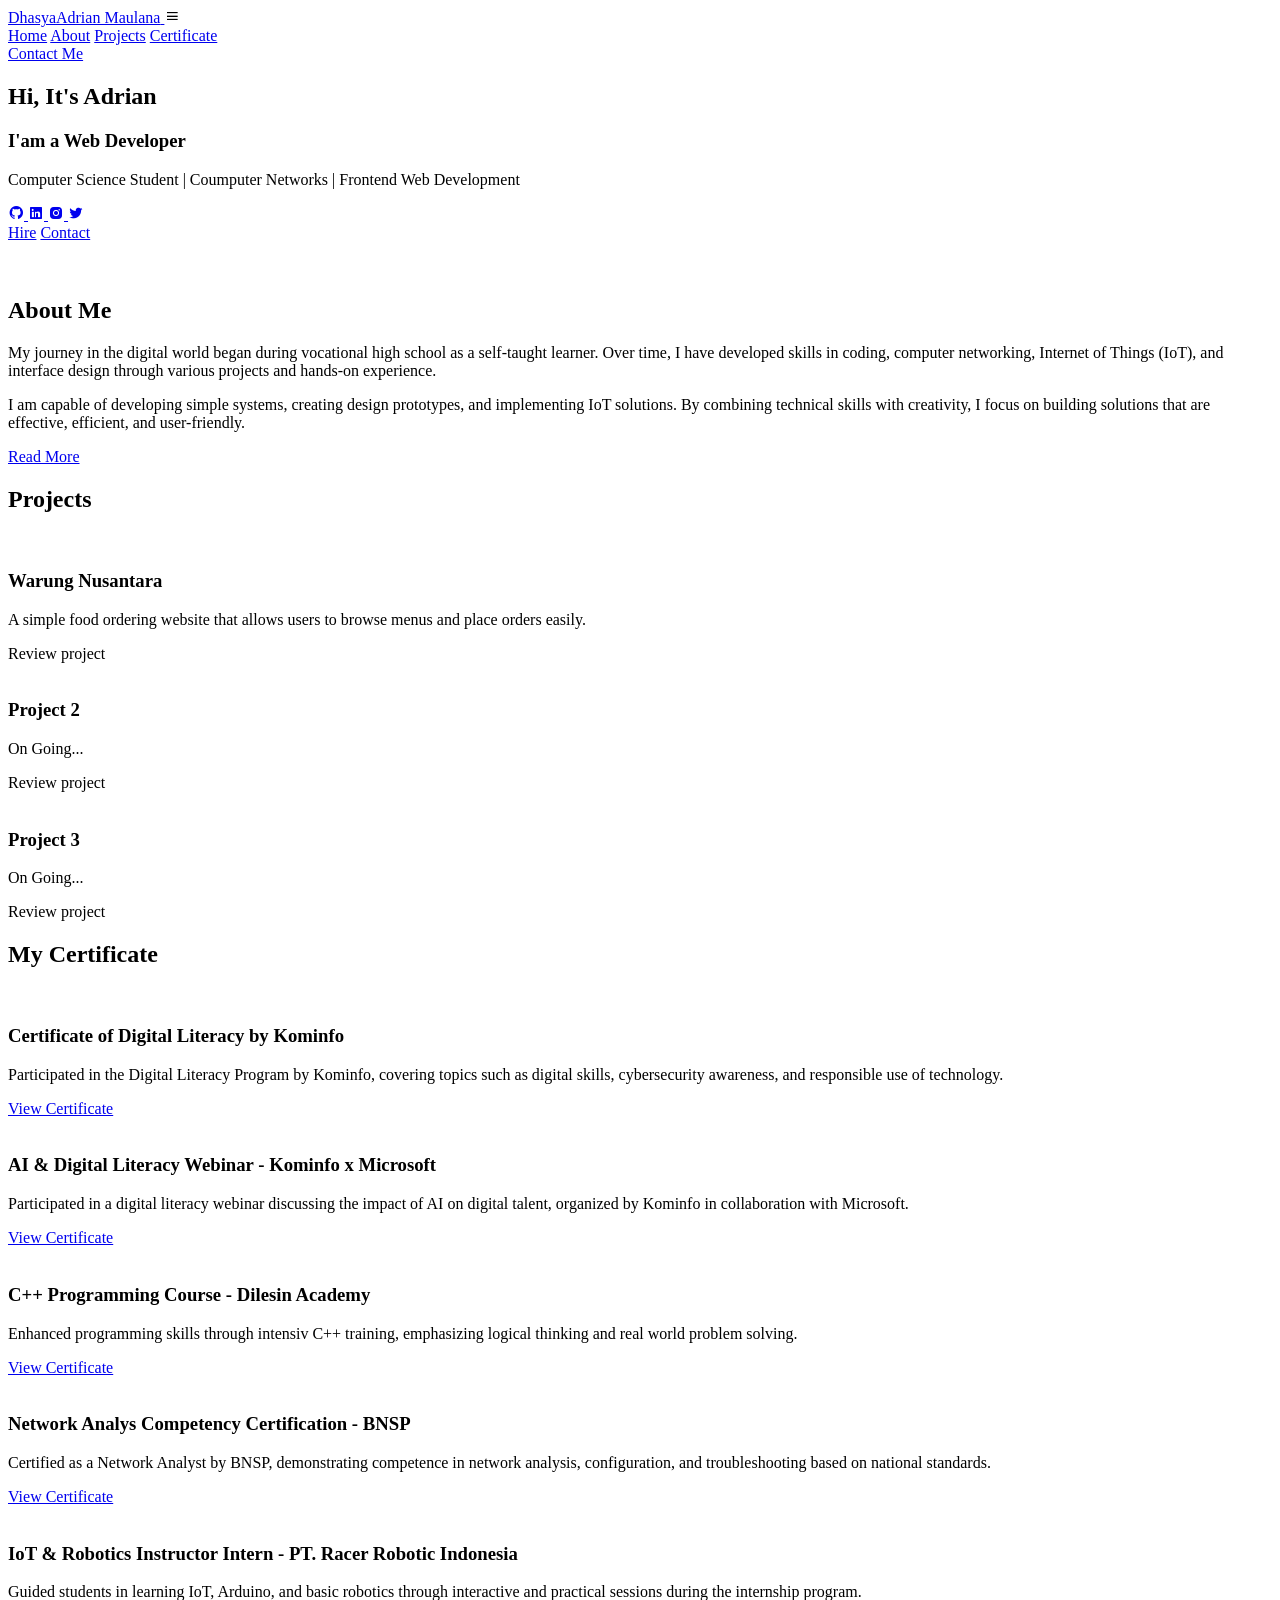
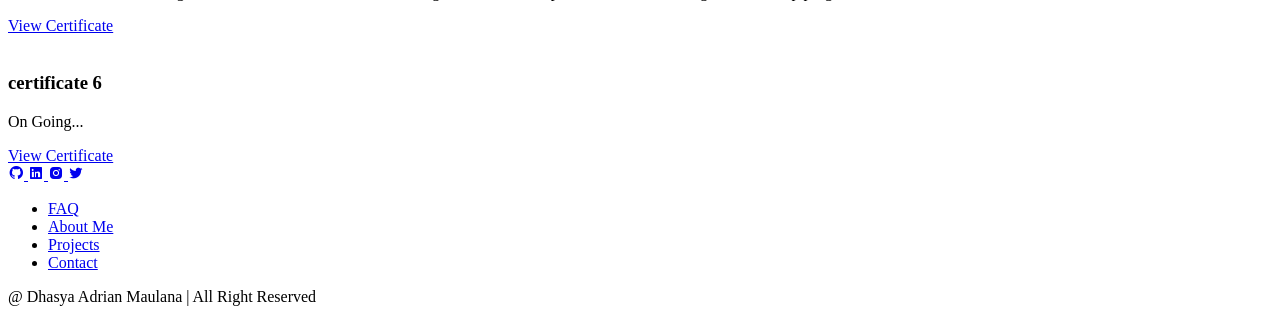
==== index.html @ a90ccb88 "update" ====
<!DOCTYPE html>
<html lang="en">
<head>
    <meta charset="UTF-8">
    <meta name="viewport" content="width=device-width, initial-scale=1.0">
    <title>Portofolio</title>
    <link rel="stylesheet" href="style.css">
    <link href="https://unpkg.com/boxicons@2.1.4/css/boxicons.min.css" rel="stylesheet">
</head>
<body>

    <header class="header">
        <a href="#home" class="logo">
            Dhasya<span>Adrian Maulana</span>
        </a>

        <i class="bx bx-menu" id="menu-icon"></i>
        <nav class="navbar">
            <a href="#home">Home</a>
            <a href="#about">About</a>
            <!--<a href="#services">Services</a>-->
            <a href="#projects">Projects</a>
            <a href="#certificate">Certificate</a>
        </nav>
        
        <a href="mailto:dhasyadrianm@gmail.com" class="gradient-btn">Contact Me</a>
    </header>

<!--HOME-->

    <section class="home" id="home">
        <div class="home-content">
            <h1>Hi, It's <span>Adrian</span></h1>
            <h3>
                I'am a <span>Web Developer</span>
            </h3>
            <p>Computer Science Student | Coumputer Networks | Frontend Web Development</p>

            <div class="social-icons">
                <a href="https://github.com/yannlloyds">
                    <i class="bx bxl-github"></i>
                </a>

                 <a href="https://www.linkedin.com/in/dhasyadrianm">
                    <i class="bx bxl-linkedin-square"></i>
                </a>

                 <a href="https://www.instagram.com/dhasyadrian?igsh=bjgwb2NmNDVqdXdo">
                    <i class="bx bxl-instagram-alt"></i>
                </a>

                 <a href="#">
                    <i class="bx bxl-twitter"></i>
                </a>
            </div>

            <div class="btn-group">
                <a href="#" class="btn">Hire</a>
                <a href="#contact" class="btn">Contact</a>
            </div>
        </div>

        <div class="home-img">
            <img src="me4.jpg.jpeg" alt="">
        </div>

    </section>
<!-- END HOME-->

<!--ABOUT-->
    <section class="about" id="about">

        <div class="about-img">
            <img src="me5.jpg.jpeg" alt="">
        </div>

        <div class="about-content">
            <h2>About <span>Me</span></h2>
            <p>My journey in the digital world began during vocational high school as a self-taught learner. Over time, I have developed skills in coding, computer networking, Internet of Things (IoT), and interface design through various projects and hands-on experience.</p>
            <p>I am capable of developing simple systems, creating design prototypes, and implementing IoT solutions. By combining technical skills with creativity, I focus on building solutions that are effective, efficient, and user-friendly.</p>
            <a href="#" class="btn">Read More</a>
        </div>
    </section>
<!--END ABOUT-->

<!--SERVICES-->
<!--
    <section class="services" id="services">

        <h2 class="heading">services</h2>
        

        <div class="services-container">
            <div class="services-box">
                <div class="services-info">
                    <i class="bx bxl-figma"></i>
                    <h4>UI / UX DESIGN</h4>
                    <P>Lorem ipsum dolor sit amet consectetur adipisicing elit. Illum deleniti iusto facilis voluptates sed? Rem unde tempora at, quasi harum itaque vitae doloribus inventore dolores maiores dolorum, iste, nisi officia!</P>
                </div>
            </div>

             <div class="services-box">
                <div class="services-info">
                    <i class="bx bx-code"></i>
                    <h4>Frontend Development</h4>
                    <P>Lorem ipsum dolor sit amet consectetur adipisicing elit. Illum deleniti iusto facilis voluptates sed? Rem unde tempora at, quasi harum itaque vitae doloribus inventore dolores maiores dolorum, iste, nisi officia!</P>
                </div>
            </div>

            <div class="services-box">
                <div class="services-info">
                    <i class="bx bx-code-curly"></i>
                    <h4>Backend Development</h4>
                    <P>Lorem ipsum dolor sit amet consectetur adipisicing elit. Illum deleniti iusto facilis voluptates sed? Rem unde tempora at, quasi harum itaque vitae doloribus inventore dolores maiores dolorum, iste, nisi officia!</P>
                </div>
            </div>
        </div>
    </section>
-->
<!--END SERVICES-->

<!--PROJECTS-->
    <section class="projects" id="projects">

        <h2 class="heading">Projects</h2>

        <div class="projects-box">

            <div class="project-card">
                <img src="Thumbnail_project_1.jpg" alt="">

                <h3>Warung Nusantara</h3>
                <p>A simple food ordering website that allows users to browse menus and place orders easily.</p>
                <div class="btn">Review project</div>
            </div>

            <div class="project-card">
                <img src=".png" alt="">

                <h3>Project 2</h3>
                <p>On Going...</p>
                <div class="btn">Review project</div>
            </div>

            <div class="project-card">
                <img src=".png" alt="">

                <h3>Project 3</h3>
                <p>On Going...</p>
                <div class="btn">Review project</div>
            </div>

            <!--<div class="project-card">
                <img src=".png" alt="">

                <h3>Project 4</h3>
                <p>On Going....</p>
                <div class="btn">Review project</div>
            </div>

            <div class="project-card">
                <img src=".png" alt="">

                <h3>Project 5</h3>
                <p>On Going...</p>
                <div class="btn">Review project</div>
            </div>

            <div class="project-card">
                <img src=".png" alt="">

                <h3>Project 6</h3>
                <p>On Going...</p>
                <div class="btn">Review project</div>
            </div>-->


        </div>
    </section>

    <!--SERTIF-->
    <section class="certificate" id="certificate">

        <h2 class="heading">My <span>Certificate</span></h2>

        <div class="certificate-box">

            <div class="certificate-card">
                <img src="Sertifikat_1.png" alt="">

                <h3>Certificate of Digital Literacy by Kominfo</h3>
                <p>Participated in the Digital Literacy Program by Kominfo, covering topics such as digital skills, cybersecurity awareness, and responsible use of technology.</p>
                
                <a href="sertifikat/Sertifikat Kominfo 10-10-2022.pdf" target="_blank" class="btn">View Certificate</a>
            </div>

            <div class="certificate-card">
                <img src="sertifikat_2.png" alt="">

                <h3>AI & Digital Literacy Webinar - Kominfo x Microsoft</h3>
                <p>Participated in a digital literacy webinar discussing the impact of AI on digital talent, organized by Kominfo in collaboration with Microsoft.</p>
                <a href="sertifikat/sertifikat kominfo.pdf" target="_blank" class="btn">View Certificate</a>
            </div>

            <div class="certificate-card">
                <img src="Sertifikat_3.png" alt="">

                <h3>C++ Programming Course - Dilesin Academy</h3>
                <p>Enhanced programming skills through intensiv C++ training, emphasizing logical thinking and real world problem solving.</p>
                <a href="sertifikat/Sertifikat C++.pdf" target="_blank" class="btn">View Certificate</a>
            </div>

            <div class="certificate-card">
                <img src="sertifikat_4.jpeg" alt="">

                <h3>Network Analys Competency Certification - BNSP</h3>
                <p>Certified as a Network Analyst by BNSP, demonstrating competence in network analysis, configuration, and troubleshooting based on national standards.</p>
                <a href="sertifikat/Sertifikat BNSP.pdf" target="_blank" class="btn">View Certificate</a>
            </div>

            <div class="certificate-card">
                <img src="Sertifikat_5.jpeg" alt="">

                <h3>IoT & Robotics Instructor Intern - PT. Racer Robotic Indonesia</h3>
                <p>Guided students in learning IoT, Arduino, and basic robotics through interactive and practical sessions during the internship program.</p>
                <a href="sertifikat/Sertifikat Kominfo 10-10-2022.pdf" target="_blank" class="btn">View Certificate</a>
            </div>

            <div class="certificate-card">
                <img src=".png" alt="">

                <h3>certificate 6</h3>
                <p>On Going...</p>
                <a href="sertifikat/Sertifikat Kominfo 10-10-2022.pdf" target="_blank" class="btn">View Certificate</a>
            </div>


        </div>
    </section>
<!--END SERTIF-->

<!--CONTACT-->
   <!-- <section class="contact" id="contact">
        <h2 class="heading">Contact <span>Me</span></h2>

        <form action="#">
            <div class="input-group">
                <div class="input-box">
                    <input type="text" placeholder="Full Name">
                    <input type="email" placeholder="Email">
                </div>

                <div class="input-box"></div>
                    <input type="number" placeholder="Phone Number">
                    <input type="email" placeholder="Subject">

            </div>

            <div class="input-group2">
                <textarea name="" id="" placeholder="Your Message" cols="30" rows="10"></textarea>
                <input type="submit" value="Send Message" class="btn">
            </div>

        </form>
    </section>-->

    <!--END CONTACT-->

    <footer class="footer">
        <div class="social-icons">
                <a href="https://github.com/yannlloyds">
                    <i class="bx bxl-github"></i>
                </a>

                 <a href="https://www.linkedin.com/in/dhasyadrianm">
                    <i class="bx bxl-linkedin-square"></i>
                </a>

                 <a href="https://www.instagram.com/dhasyadrian?igsh=bjgwb2NmNDVqdXdo">
                    <i class="bx bxl-instagram-alt"></i>
                </a>

                 <a href="#">
                    <i class="bx bxl-twitter"></i>
                </a>
            </div>

            <ul class="list">
                <li>
                    <a href="#">FAQ</a>
                </li>

                <!--<li>
                    <a href="#Services">Services</a>
                </li>-->

                <li>
                    <a href="#about">About Me</a>
                </li>

                <li>
                    <a href="#projects">Projects</a>
                </li>

                <li>
                    <a href="#contact">Contact</a>
                </li>
            </ul>

            <p class="copyright">
                @ Dhasya Adrian Maulana | All Right Reserved
            </p>

    </footer>
    
    <script src="script.js"></script>
    
</body>
</html>
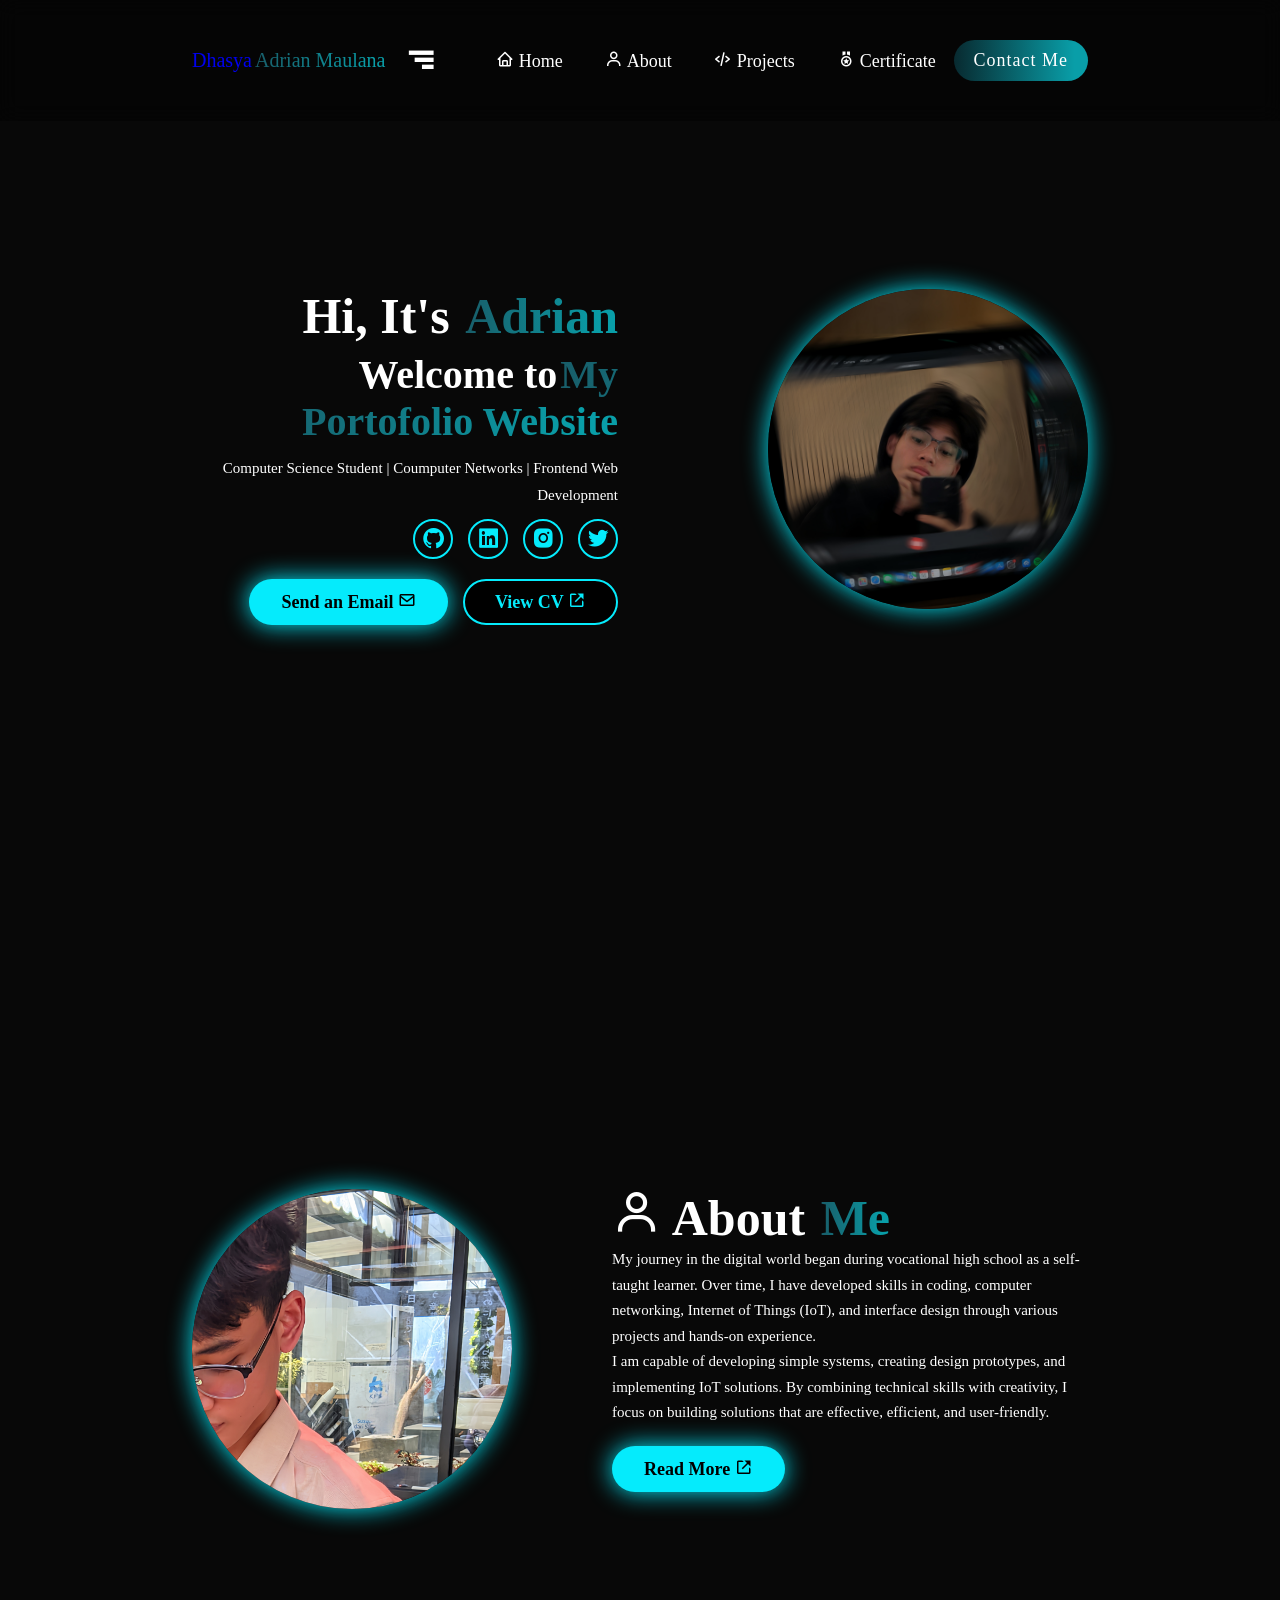
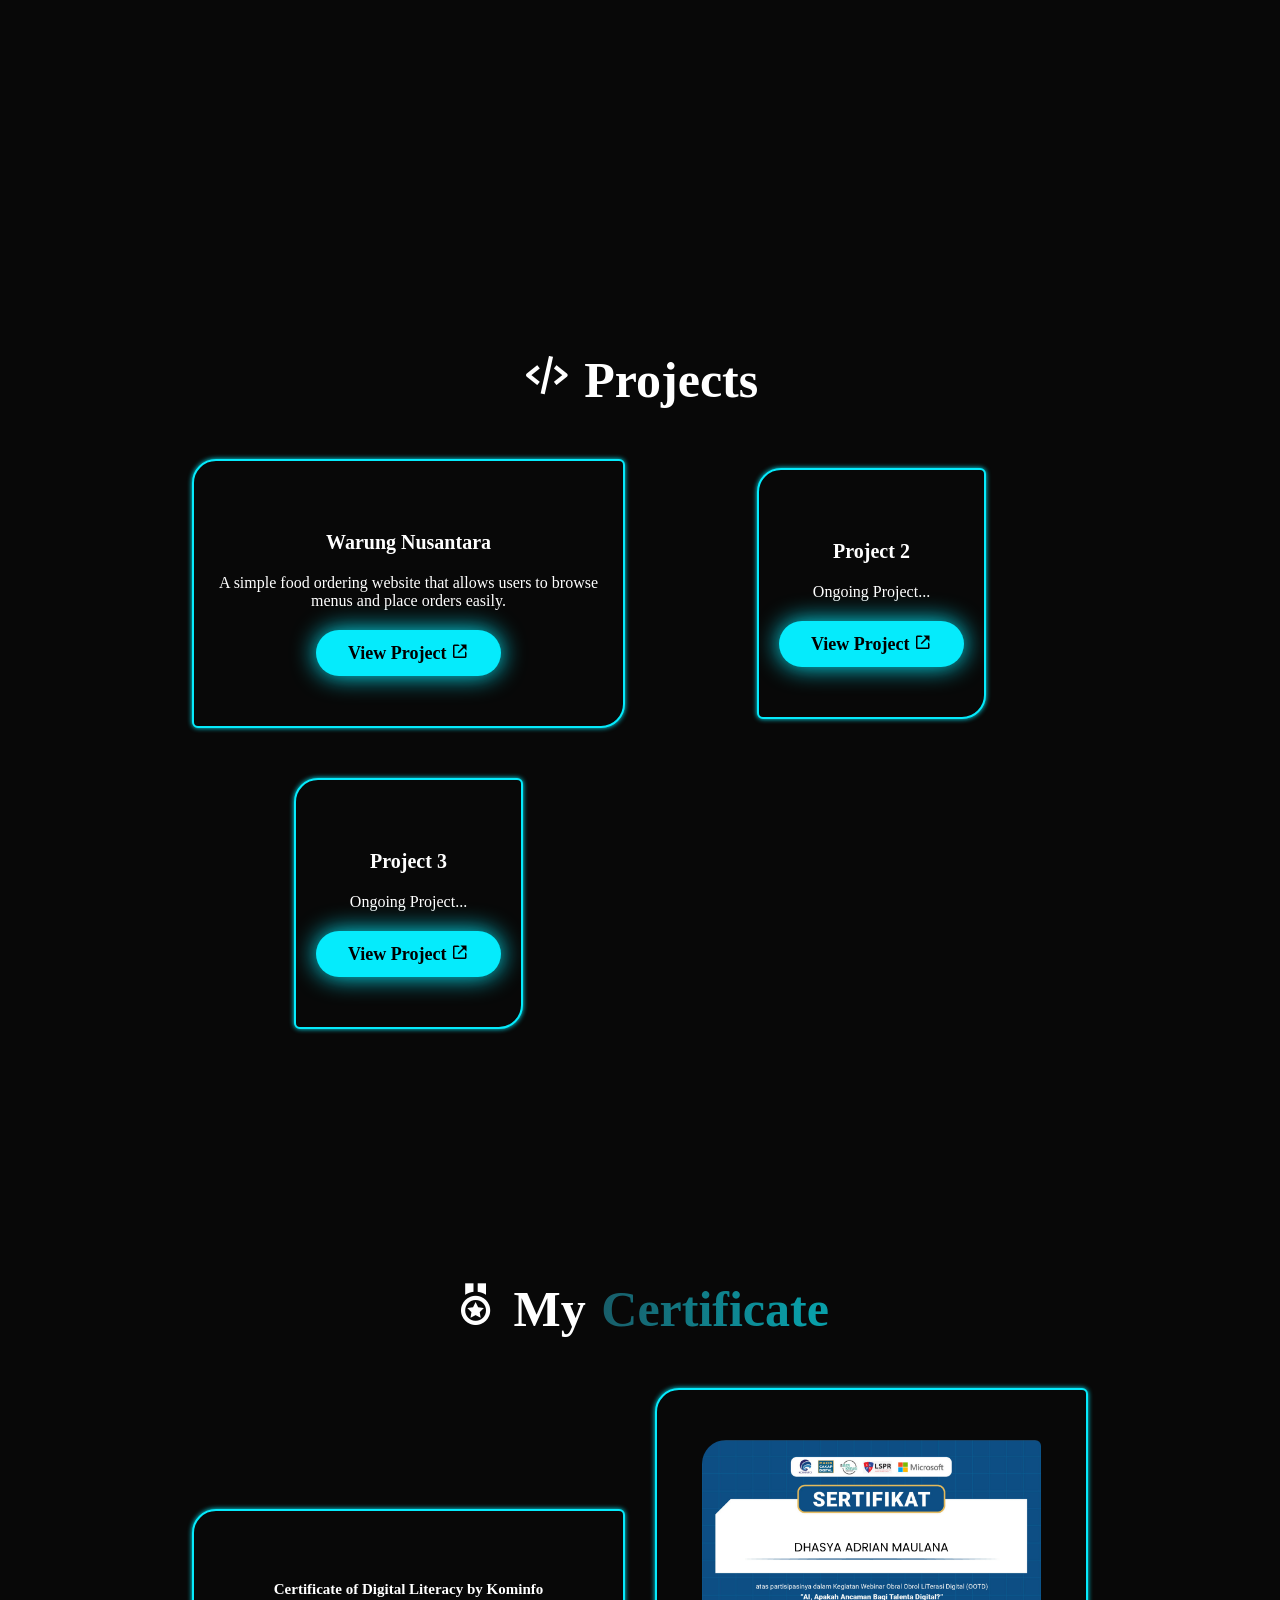
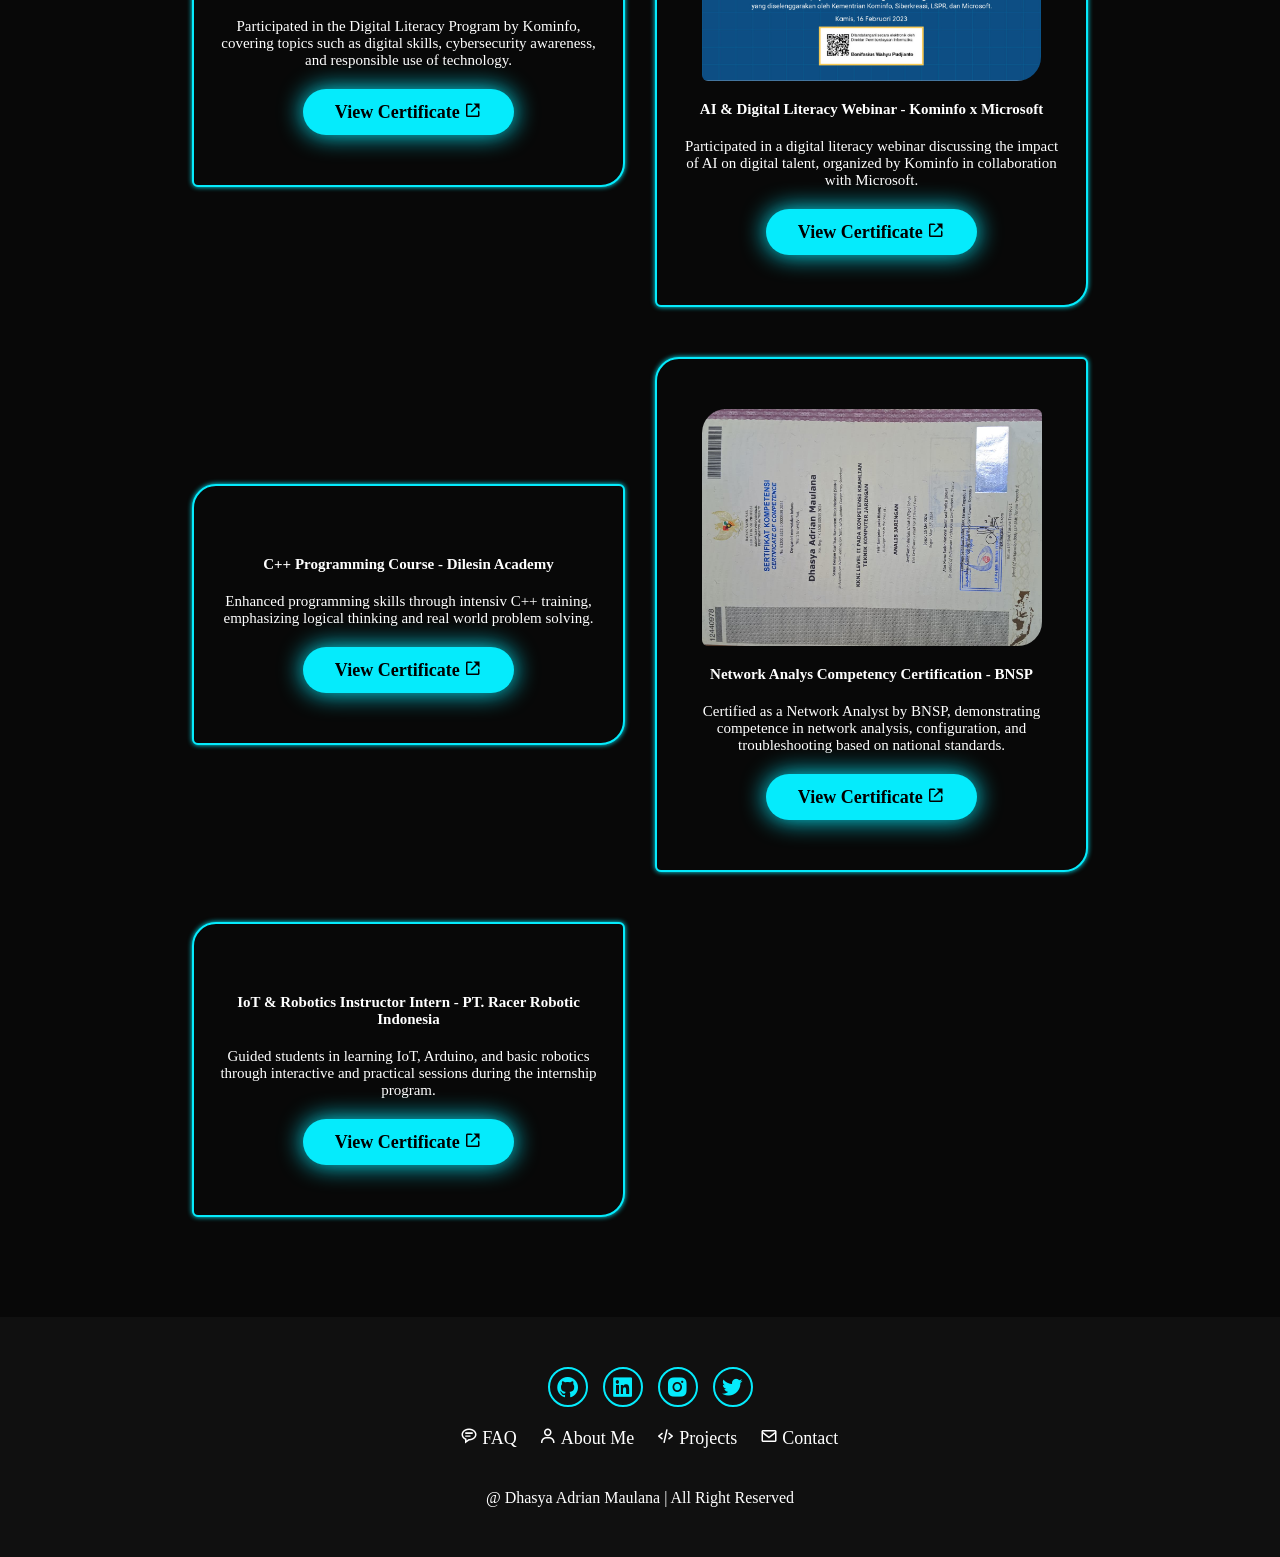
==== commit 67b48cb8: "update" ====
--- a/index.html
+++ b/index.html
@@ -1,3 +1,4 @@
+<!--d a m-->
 <!DOCTYPE html>
 <html lang="en">
 <head>
@@ -14,16 +15,16 @@
             Dhasya<span>Adrian Maulana</span>
         </a>
 
-        <i class="bx bx-menu" id="menu-icon"></i>
+        <i class="bx bx-menu-alt-right" id="menu-icon"></i>
         <nav class="navbar">
-            <a href="#home">Home</a>
-            <a href="#about">About</a>
+            <a href="#home"><i class="bx bx-home head-icon"></i> Home</a>
+            <a href="#about"><i class="bx bx-user head-icon"></i> About</a>
             <!--<a href="#services">Services</a>-->
-            <a href="#projects">Projects</a>
-            <a href="#certificate">Certificate</a>
+            <a href="#projects"><i class="bx bx-code-alt head-icon"></i> Projects</a>
+            <a href="#certificate"><i class="bx bx-medal head-icon"></i> Certificate</a>
         </nav>
         
-        <a href="mailto:dhasyadrianm@gmail.com" class="gradient-btn">Contact Me</a>
+        <a href="mailto: dhasyadrianm@gmail.com" target="_blank" class="gradient-btn">Contact Me</a>
     </header>
 
 <!--HOME-->
@@ -32,7 +33,7 @@
         <div class="home-content">
             <h1>Hi, It's <span>Adrian</span></h1>
             <h3>
-                I'am a <span>Web Developer</span>
+                Welcome to<span>My Portofolio Website</span>
             </h3>
             <p>Computer Science Student | Coumputer Networks | Frontend Web Development</p>
 
@@ -49,19 +50,19 @@
                     <i class="bx bxl-instagram-alt"></i>
                 </a>
 
-                 <a href="#">
+                 <a href="https://x.com/Adrian_420m">
                     <i class="bx bxl-twitter"></i>
                 </a>
             </div>
 
             <div class="btn-group">
-                <a href="#" class="btn">Hire</a>
-                <a href="#contact" class="btn">Contact</a>
+                <a href="mailto: dhasyadrianm@gmail.com" target="_blank" class="btn">Send an Email <i class="bx bx-envelope button-icon"></i></a>
+                <a href="assets/cv.pdf" target="_blank" class="btn">View CV <i class="bx bx-link-external button-icon"></i></a>
             </div>
         </div>
 
         <div class="home-img">
-            <img src="me4.jpg.jpeg" alt="">
+            <img src="assets/img/pfp.png" alt="" loading="lazy">
         </div>
 
     </section>
@@ -71,14 +72,14 @@
     <section class="about" id="about">
 
         <div class="about-img">
-            <img src="me5.jpg.jpeg" alt="">
+            <img src="assets/img/pfp2.jpeg" alt="" loading="lazy">
         </div>
 
         <div class="about-content">
-            <h2>About <span>Me</span></h2>
+            <h2><i class="bx bx-user header-icon"></i> About <span>Me</span></h2>
             <p>My journey in the digital world began during vocational high school as a self-taught learner. Over time, I have developed skills in coding, computer networking, Internet of Things (IoT), and interface design through various projects and hands-on experience.</p>
             <p>I am capable of developing simple systems, creating design prototypes, and implementing IoT solutions. By combining technical skills with creativity, I focus on building solutions that are effective, efficient, and user-friendly.</p>
-            <a href="#" class="btn">Read More</a>
+            <a href="assets/cv.pdf" target="_blank" class="btn">Read More <i class="bx bx-link-external button-icon"></i></a>
         </div>
     </section>
 <!--END ABOUT-->
@@ -98,7 +99,7 @@
                     <P>Lorem ipsum dolor sit amet consectetur adipisicing elit. Illum deleniti iusto facilis voluptates sed? Rem unde tempora at, quasi harum itaque vitae doloribus inventore dolores maiores dolorum, iste, nisi officia!</P>
                 </div>
             </div>
-
+            
              <div class="services-box">
                 <div class="services-info">
                     <i class="bx bx-code"></i>
@@ -122,34 +123,34 @@
 <!--PROJECTS-->
     <section class="projects" id="projects">
 
-        <h2 class="heading">Projects</h2>
+        <h2 class="heading"><i class="bx bx-code-alt header-icon"></i> Projects</h2>
 
         <div class="projects-box">
 
             <div class="project-card">
-                <img src="Thumbnail_project_1.jpg" alt="">
+                <img src="assets/img/thumbnail_project_1.jpg" alt="" loading="lazy">
 
                 <h3>Warung Nusantara</h3>
                 <p>A simple food ordering website that allows users to browse menus and place orders easily.</p>
-                <div class="btn">Review project</div>
-            </div>
-
-            <div class="project-card">
-                <img src=".png" alt="">
+                <div class="btn">View Project <i class="bx bx-link-external button-icon"></i></div>
+            </div>
+
+            <div class="project-card">
+                <img src="assets/img/in_progress.png" alt="" loading="lazy">
 
                 <h3>Project 2</h3>
-                <p>On Going...</p>
-                <div class="btn">Review project</div>
-            </div>
-
-            <div class="project-card">
-                <img src=".png" alt="">
+                <p>Ongoing Project...</p>
+                <div class="btn">View Project <i class="bx bx-link-external button-icon"></i></div>
+            </div>
+
+            <div class="project-card">
+                <img src="assets/img/in_progress.png" alt="" loading="lazy">
 
                 <h3>Project 3</h3>
-                <p>On Going...</p>
-                <div class="btn">Review project</div>
-            </div>
-
+                <p>Ongoing Project...</p>
+                <div class="btn">View Project <i class="bx bx-link-external button-icon"></i></div>
+            </div>
+            <!--d a m-->
             <!--<div class="project-card">
                 <img src=".png" alt="">
 
@@ -181,58 +182,58 @@
     <!--SERTIF-->
     <section class="certificate" id="certificate">
 
-        <h2 class="heading">My <span>Certificate</span></h2>
+        <h2 class="heading"><i class="bx bx-medal header-icon"></i> My <span>Certificate</span></h2>
 
         <div class="certificate-box">
 
             <div class="certificate-card">
-                <img src="Sertifikat_1.png" alt="">
+                <img src="assets/img/sertifikat_1.png" alt="" loading="lazy">
 
                 <h3>Certificate of Digital Literacy by Kominfo</h3>
                 <p>Participated in the Digital Literacy Program by Kominfo, covering topics such as digital skills, cybersecurity awareness, and responsible use of technology.</p>
                 
-                <a href="sertifikat/Sertifikat Kominfo 10-10-2022.pdf" target="_blank" class="btn">View Certificate</a>
-            </div>
-
-            <div class="certificate-card">
-                <img src="sertifikat_2.png" alt="">
+                <a href="assets/sertifikat/sertifikat-kominfo-10-10-2022.pdf" target="_blank" class="btn">View Certificate <i class="bx bx-link-external button-icon"></i></a>
+            </div>
+
+            <div class="certificate-card">
+                <img src="assets/img/sertifikat_2.png" alt="" loading="lazy">
 
                 <h3>AI & Digital Literacy Webinar - Kominfo x Microsoft</h3>
                 <p>Participated in a digital literacy webinar discussing the impact of AI on digital talent, organized by Kominfo in collaboration with Microsoft.</p>
-                <a href="sertifikat/sertifikat kominfo.pdf" target="_blank" class="btn">View Certificate</a>
-            </div>
-
-            <div class="certificate-card">
-                <img src="Sertifikat_3.png" alt="">
+                <a href="assets/sertifikat/sertifikat_kominfo.pdf" target="_blank" class="btn">View Certificate <i class="bx bx-link-external button-icon"></i></a>
+            </div>
+
+            <div class="certificate-card">
+                <img src="assets/img/sertifikat_3.png" alt="" loading="lazy">
 
                 <h3>C++ Programming Course - Dilesin Academy</h3>
                 <p>Enhanced programming skills through intensiv C++ training, emphasizing logical thinking and real world problem solving.</p>
-                <a href="sertifikat/Sertifikat C++.pdf" target="_blank" class="btn">View Certificate</a>
-            </div>
-
-            <div class="certificate-card">
-                <img src="sertifikat_4.jpeg" alt="">
+                <a href="assets/sertifikat/sertifikat_c++.pdf" target="_blank" class="btn">View Certificate <i class="bx bx-link-external button-icon"></i></a>
+            </div>
+
+            <div class="certificate-card">
+                <img src="assets/img/sertifikat_4.jpeg" alt="" loading="lazy">
 
                 <h3>Network Analys Competency Certification - BNSP</h3>
                 <p>Certified as a Network Analyst by BNSP, demonstrating competence in network analysis, configuration, and troubleshooting based on national standards.</p>
-                <a href="sertifikat/Sertifikat BNSP.pdf" target="_blank" class="btn">View Certificate</a>
-            </div>
-
-            <div class="certificate-card">
-                <img src="Sertifikat_5.jpeg" alt="">
+                <a href="assets/sertifikat/sertifikat_bnsp.pdf" target="_blank" class="btn">View Certificate <i class="bx bx-link-external button-icon"></i></a>
+            </div>
+
+            <div class="certificate-card">
+                <img src="assets/img/sertifikat_5.jpeg" alt="" loading="lazy">
 
                 <h3>IoT & Robotics Instructor Intern - PT. Racer Robotic Indonesia</h3>
                 <p>Guided students in learning IoT, Arduino, and basic robotics through interactive and practical sessions during the internship program.</p>
-                <a href="sertifikat/Sertifikat Kominfo 10-10-2022.pdf" target="_blank" class="btn">View Certificate</a>
-            </div>
-
-            <div class="certificate-card">
-                <img src=".png" alt="">
+                <a href="assets/sertifikat/racer_robotic.pdf" target="_blank" class="btn">View Certificate <i class="bx bx-link-external button-icon"></i></a>
+            </div>
+
+            <!--<div class="certificate-card">
+                <img src=".png" alt="" loading="lazy">
 
                 <h3>certificate 6</h3>
                 <p>On Going...</p>
-                <a href="sertifikat/Sertifikat Kominfo 10-10-2022.pdf" target="_blank" class="btn">View Certificate</a>
-            </div>
+                <a href="#certificate" class="btn">View Certificate <i class="bx bx-link-external button-icon"></i></a>
+            </div>-->
 
 
         </div>
@@ -280,30 +281,30 @@
                     <i class="bx bxl-instagram-alt"></i>
                 </a>
 
-                 <a href="#">
+                 <a href="https://x.com/Adrian_420m">
                     <i class="bx bxl-twitter"></i>
                 </a>
             </div>
 
             <ul class="list">
                 <li>
-                    <a href="#">FAQ</a>
+                    <a href="#"><i class="bx bx-message-rounded-detail footer-icon"></i> FAQ</a>
                 </li>
-
+                <!--d a m-->
                 <!--<li>
                     <a href="#Services">Services</a>
                 </li>-->
 
                 <li>
-                    <a href="#about">About Me</a>
+                    <a href="#about"><i class="bx bx-user footer-icon"></i> About Me</a>
                 </li>
 
                 <li>
-                    <a href="#projects">Projects</a>
+                    <a href="#projects"><i class="bx bx-code-alt footer-icon"></i> Projects</a>
                 </li>
 
                 <li>
-                    <a href="#contact">Contact</a>
+                    <a href="mailto: dhasyadrianm@gmail.com"><i class="bx bx-envelope footer-icon"></i> Contact</a>
                 </li>
             </ul>
 
--- a/style.css
+++ b/style.css
@@ -0,0 +1,582 @@
+* {
+    margin: 0;
+    padding: 0;
+    box-sizing: border-box;
+    text-decoration: none;
+    font-family: "poppins";
+    scroll-behavior: smooth;
+}
+:root {
+    --bg-color:#080808;
+    --second-bg-color:#101010;
+    --main-color:#05ebfc;
+    --text-color: #ffffff;
+
+}
+html{
+    font-size: 62.5%;
+    overflow-x: hidden;
+}
+body{
+    background: var(--bg-color);
+    color: var(--text-color);
+}
+.header{
+    position: fixed;
+    width: 100%;
+    top: 0;
+    left: 0;
+    padding: 4rem 15%;
+    background: rgba(0, 0, 0, 0.3);
+    backdrop-filter: blur(10px);
+    display: flex;
+    justify-content: space-between;
+    align-items: center;
+    z-index: 1000;
+
+}
+#menu-icon{
+    font-size: 3.5rem;
+    color: var(--text-color);
+    font-weight: 800;
+    cursor: pointer;
+    transition: 0.3s ease-in-out;
+
+}
+.logo {
+    font-size: 2rem;
+
+}
+.logo:hover{
+    transform: scale(1.1)
+}
+span{
+    margin-left: 3px;
+    background: linear-gradient(
+        270deg,
+        #099ea8 10%,
+        #185d69 100%
+    );
+    background-clip: text;
+    color: transparent;
+}
+
+
+.navbar a{
+    font-size: 1.8rem;
+    color: var(--text-color);
+    margin-left: 4rem;
+    font-weight: 500;
+    transition: 0.3s ease-in-out;
+    border-bottom: 3px solid transparent;
+
+}
+.navbar a:hover{
+    color: var(--main-color);
+    border-bottom: 3px solid var(--main-color);
+}
+.gradient-btn{
+    font-size: 1.8rem;
+    padding: 1rem 2rem;
+    border-radius: 3rem;
+    background: linear-gradient(
+        270deg,
+        #099ea8 10%,
+        #082a30 100%
+    );
+
+    letter-spacing: 1px;
+    cursor: pointer;
+    transition: 0.3s ease-in-out;
+    color: white;
+    border: none;
+    text-wrap: nowrap;
+
+}
+.gradient-btn:hover{
+    transform: scale(1.05);
+}
+
+section{
+    min-height: 100vh;
+    padding: 10rem 15%;
+
+}
+
+
+
+.home{
+    display: flex;
+    align-items: center;
+    justify-content: center;
+    gap: 15rem;
+
+}
+.home-content{
+    display: flex;
+    flex-direction: column;
+    align-items: flex-end;
+    text-align: right;
+}
+.home-content h1{
+    font-size: 5rem;
+    font-weight: 700;
+    margin-top: 1.5rem;
+    line-height: 1;
+}
+.home-content h3{
+    margin: 1rem 0;
+    font-size: 4rem;
+}
+.home-content p{
+    font-size: 1.5rem;
+    font-weight: 500;
+    line-height: 1.8;
+    margin-bottom: 1rem;
+
+}
+.home-img img{
+    width: 25vw;
+    border-radius: 50%;
+    box-shadow: 0 0 25px var(--main-color);
+    transition: 0.4s ease-in-out;
+}
+.home-img img:hover{
+    box-shadow: 0 0 25px var(--main-color),
+                0 0 50px var(--main-color),
+                0 0 100px var(--main-color);
+}
+.social-icons {
+  display: flex;
+  justify-content: center;
+  align-items: center;
+  gap: 1.5rem;
+  margin-bottom: 2rem;
+}
+
+.social-icons a {
+  display: inline-flex;
+  justify-content: center;
+  align-items: center;
+  width: 4rem;
+  height: 4rem;
+  border: 2px solid var(--main-color);
+  border-radius: 50%;
+  color: var(--main-color);
+  font-size: 2.5rem;
+  background: transparent;
+  transition: 0.3s ease-in-out;
+}
+.social-icons a:hover{
+    background: var(--main-color);
+    color: var(--text-color);
+    background-color: var(--main-color);
+    transform: scale(1.2)translateY(-5px);
+    box-shadow: 0 0 25px var(--main-color);
+
+}
+.btn-group{
+    display: flex;
+    gap: 1.5rem;
+
+}
+.btn{
+    display: inline-block;
+    padding: 1rem 3rem;
+    background-color: var(--main-color);
+    box-shadow: 0 0 25px var(--main-color);
+    border-radius: 3rem;
+    font-size: 1.8rem;
+    color: black;
+    border: 2px solid transparent;
+    font-weight: 600;
+    transition: 0.3s ease-in-out;
+}
+.btn:hover{
+    transform: scale(1.05);
+    box-shadow: 0 0 25px var(--main-color);
+    box-shadow: 0 0 25px var(--main-color);
+}
+
+.btn-group a:nth-of-type(2){
+    background-color: black;
+    color: var(--main-color);
+    border: 2px solid var(--main-color);
+    box-shadow: 0 0 25px transparent;
+
+}
+.btn-group a:nth-of-type(2):hover{
+    box-shadow: 0 0 25px var(--main-color);
+    background-color: var(--main-color);
+    color: black;
+    transition: 0.4s ease-in-out;
+    
+}
+
+
+
+.about{
+    display: flex;
+    justify-content: center;
+    align-items: center;
+    gap: 10rem;
+    background: var(--bg-color);
+}
+.about-img img{
+    width:25vw;
+    border-radius: 50%;
+    box-shadow: 0 0 25px var(--main-color);
+    transition: 0.4s ease-in-out;
+}
+.about-img img:hover{
+    box-shadow: 0 0 25px var(--main-color),
+                0 0 50px var(--main-color),
+                0 0 100px var(--main-color);
+}
+.about-content h2{
+    font-size: 5rem;
+    text-align: left;
+}
+.about-content p{
+    font-size: 1.5rem;
+    line-height: 1.7;
+
+}
+.about-content .btn{
+    margin: 2rem 0;
+    transition: 0.4s ease-in-out;
+}
+.about-content .btn:hover{
+        box-shadow: 0 0 25px var(--main-color),
+                    0 0 25px var(--main-color),
+                    0 0 15px var(--main-color);
+}
+::-webkit-scrollbar{
+    width: 5px;
+}
+::-webkit-scrollbar-thumb{
+    background-color: var(--main-color);
+}
+::-webkit-scrollbar-track{
+    background-color: var(--bg-color);
+}
+
+
+.heading{
+    text-align: center;
+    font-size: 5rem;
+    margin: 5rem 0;
+}
+
+
+
+/*
+.services{
+    background-color: var(--bg-color);
+    color: black;
+}
+
+.services h2{
+    color: var(--text-color);
+}
+
+.services-container{
+    display: grid;
+    grid-template-columns: repeat(auto-fit, minmax(300px, 1fr));
+    align-items: center;
+    gap: 2.5rem;
+
+}
+
+.services-box{
+    display: flex;
+    justify-content: center;
+    align-items: center;
+    background-color: var(--main-color);
+    height: 600px;
+    border-radius: 3rem;
+    cursor: pointer;
+    border: 5px solid transparent;
+    transition: 0.4s ease-in-out;
+}
+
+.services-box:hover{
+    background: var(--second-bg-color);
+    color: var(--main-color);
+    border: 5px solid var(--main-color);
+    transform: scale(1.03);
+}
+
+.services-info{
+    display: flex;
+    flex-direction: column;
+    text-align: center;
+    justify-content: center;
+    align-items: center;
+    padding: 5rem;
+}
+
+.services-info h4{
+    font-size: 4rem;
+    margin: 2rem 0;
+    font-weight: 800;
+}
+
+.services-info p{
+    font-size: 1.4rem;
+    font-weight: 600;
+    line-height: 1.7;
+}
+
+.services-info i{
+    font-size: 8rem;
+}
+*/
+
+
+
+.projects{
+    background-color: var();
+}
+.projects-box{
+    display: grid;
+    grid-template-columns: repeat(auto-fit, minmax(350px, 1fr));
+    place-items: center;
+    gap: 3rem;
+    row-gap: 5rem;
+}
+.project-card{
+    display: flex;
+    flex-direction: column;
+    align-items: center;
+    justify-content: center;
+    text-align: center;
+    background-color: var(--bg-color);
+    border: 2px solid var(--main-color);
+    border-radius: 24px 6px;
+    gap: 2rem;
+    padding: 5rem 2rem;
+    overflow: hidden;
+    cursor: pointer;
+    box-shadow: 0 0 5px var(--main-color);
+    transition: 0.3s ease;
+}
+.project-card:hover{
+    box-shadow: 0 0 25px var(--main-color),
+                0 0 50px var(--main-color);
+    transform: scale(1.02);
+}
+.project-card img{
+    max-width: 340px;
+    border-radius: 24px 6px;
+    object-fit: cover;
+
+}
+.project-card h3{
+    font-size: 2rem;
+
+
+}
+.project-card p{
+    font-size: 1.6rem;
+}
+
+
+
+
+.certificate{
+    background-color: var();
+}
+.certificate-box{
+    display: grid;
+    grid-template-columns: repeat(auto-fit, minmax(350px, 1fr));
+    place-items: center;
+    gap: 3rem;
+    row-gap: 5rem;
+}
+.certificate-card{
+    display: flex;
+    flex-direction: column;
+    align-items: center;
+    justify-content: center;
+    text-align: center;
+    background-color: var(--bg-color);
+    border: 2px solid var(--main-color);
+    border-radius: 24px 6px;
+    gap: 2rem;
+    padding: 5rem 2rem;
+    overflow: hidden;
+    cursor: pointer;
+    box-shadow: 0 0 5px var(--main-color);
+    transition: 0.3s ease;
+}
+.certificate-card:hover{
+    box-shadow: 0 0 25px var(--main-color),
+                0 0 50px var(--main-color);
+    transform: scale(1.02);
+}
+.certificate-card img{
+    max-width: 340px;
+    border-radius: 24px 6px;
+    object-fit: cover;
+
+}
+.certificate-card h3{
+    font-size: 1.5rem;
+
+}
+.certificate-card p{
+    font-size: 1.5rem;
+}
+
+
+
+
+/*
+.contact{
+    background-color: var(--bg-color);
+}
+.contact h2{
+    margin-bottom: 3rem;
+    color: var(--text-color);
+}
+.contact form{
+    display: flex;
+    align-items: center;
+    justify-content: center;
+    gap: 3rem;
+    margin: 5rem 0;
+    text-align: center;
+
+}
+.contact form .input-box input{
+    width: 100%;
+    padding: 2.5rem;
+    font-size: 1.8rem;
+    color: var(--text-color);
+    background-color: var(--bg-color);
+    border-radius: 2rem;
+    border: 2px solid var(--main-color);
+    margin: 1.5rem 0;
+    resize: none;
+}
+.contact form .input-group input,
+.contact form textarea{
+    width: 100%;
+    padding: 2.5rem;
+    font-size: 1.8rem;
+    color: var(--text-color);
+    background-color: var(--bg-color);
+    border-radius: 2rem;
+    border: 2px solid var(--main-color);
+    margin: 1.5rem 0;
+    resize: none;
+}
+*/
+
+
+
+
+.footer{
+    background-color: var(--second-bg-color);
+    padding: 50px 0;
+
+}
+.footer .social-icons{
+    text-align: center;
+    margin-left: 20px;
+}
+.footer ul{
+    text-align: center;
+    font-size: 1.8rem;
+}
+.footer ul li{
+    display: inline-block;
+    margin-left: 18px;
+}
+.footer ul li a{
+    color: white;
+    border-bottom: 3px solid transparent;
+    transition: 0.3s ease-in-out;
+}
+.footer ul li a:hover{
+    color: var(--main-color);
+    border-bottom: 3px solid var(--main-color);
+}
+.footer .copyright{
+    text-align: center;
+    margin-top: 40px;
+    font-size: 16px;
+}
+
+@media(max-width:1268px){
+    .header {
+        padding: 2rem 5%;
+    }
+    section {
+        padding: 8rem 5%;
+    }
+    #menu-icon{
+        display: block;
+    }
+    .navbar{
+        position: absolute;
+        top: 5%;
+        right: 6rem;
+        width: 35%;
+        padding: 1rem 2rem;
+        background: rgba(0, 0, 0, 0.8);
+        border: 1px solid var(--main-color);
+        border-radius: 1.5rem;
+        /*border-bottom-left-radius: 3rem;
+        border-left: 2px solid var(--main-color);
+        border-bottom: 2px solid var(--main-color);
+        */
+        display: none;
+    }
+    .navbar a{
+        display: block;
+        font-size: 2rem;
+        margin: 3rem 0;
+        color: var(--text-color);
+    }
+    .navbar.active{
+        display: block;
+
+    }
+    .gradient-btn{
+        display: none;
+    }
+    .home{
+        flex-direction: column-reverse;
+        margin: 5rem 0;
+        gap: 5rem;
+
+    }
+    .home-content{
+        align-items: center;
+        text-align: center;
+    }
+    .home-img img{
+        width: 100%;
+        max-width: 300px;
+    }
+    .about{
+        flex-direction: column-reverse;
+        text-align: center;
+    }
+    .about h2{
+        text-align: center;
+        margin: 2rem 0;
+    }
+    .about img{
+        width: 100%;
+        max-width: 350px;
+        
+    }
+    .contact form{
+        flex-direction: column;
+    }
+}
+
+
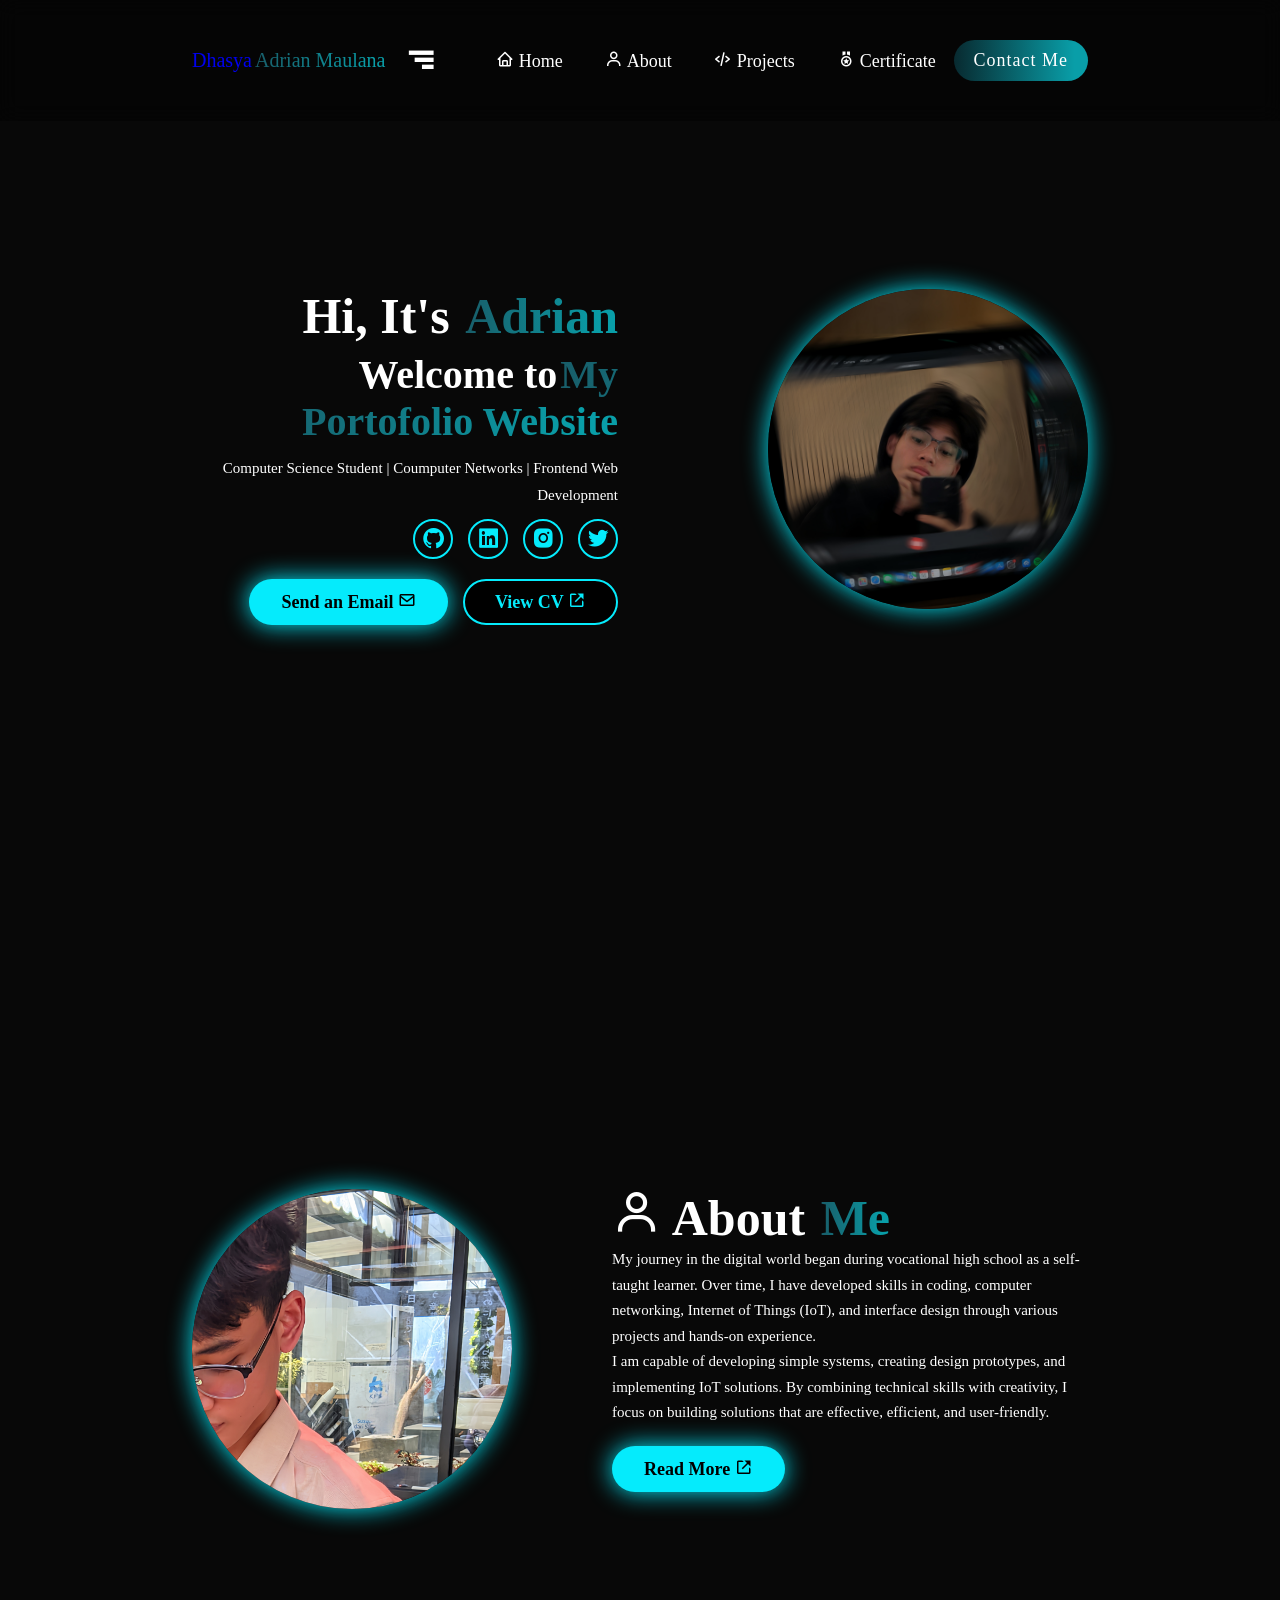
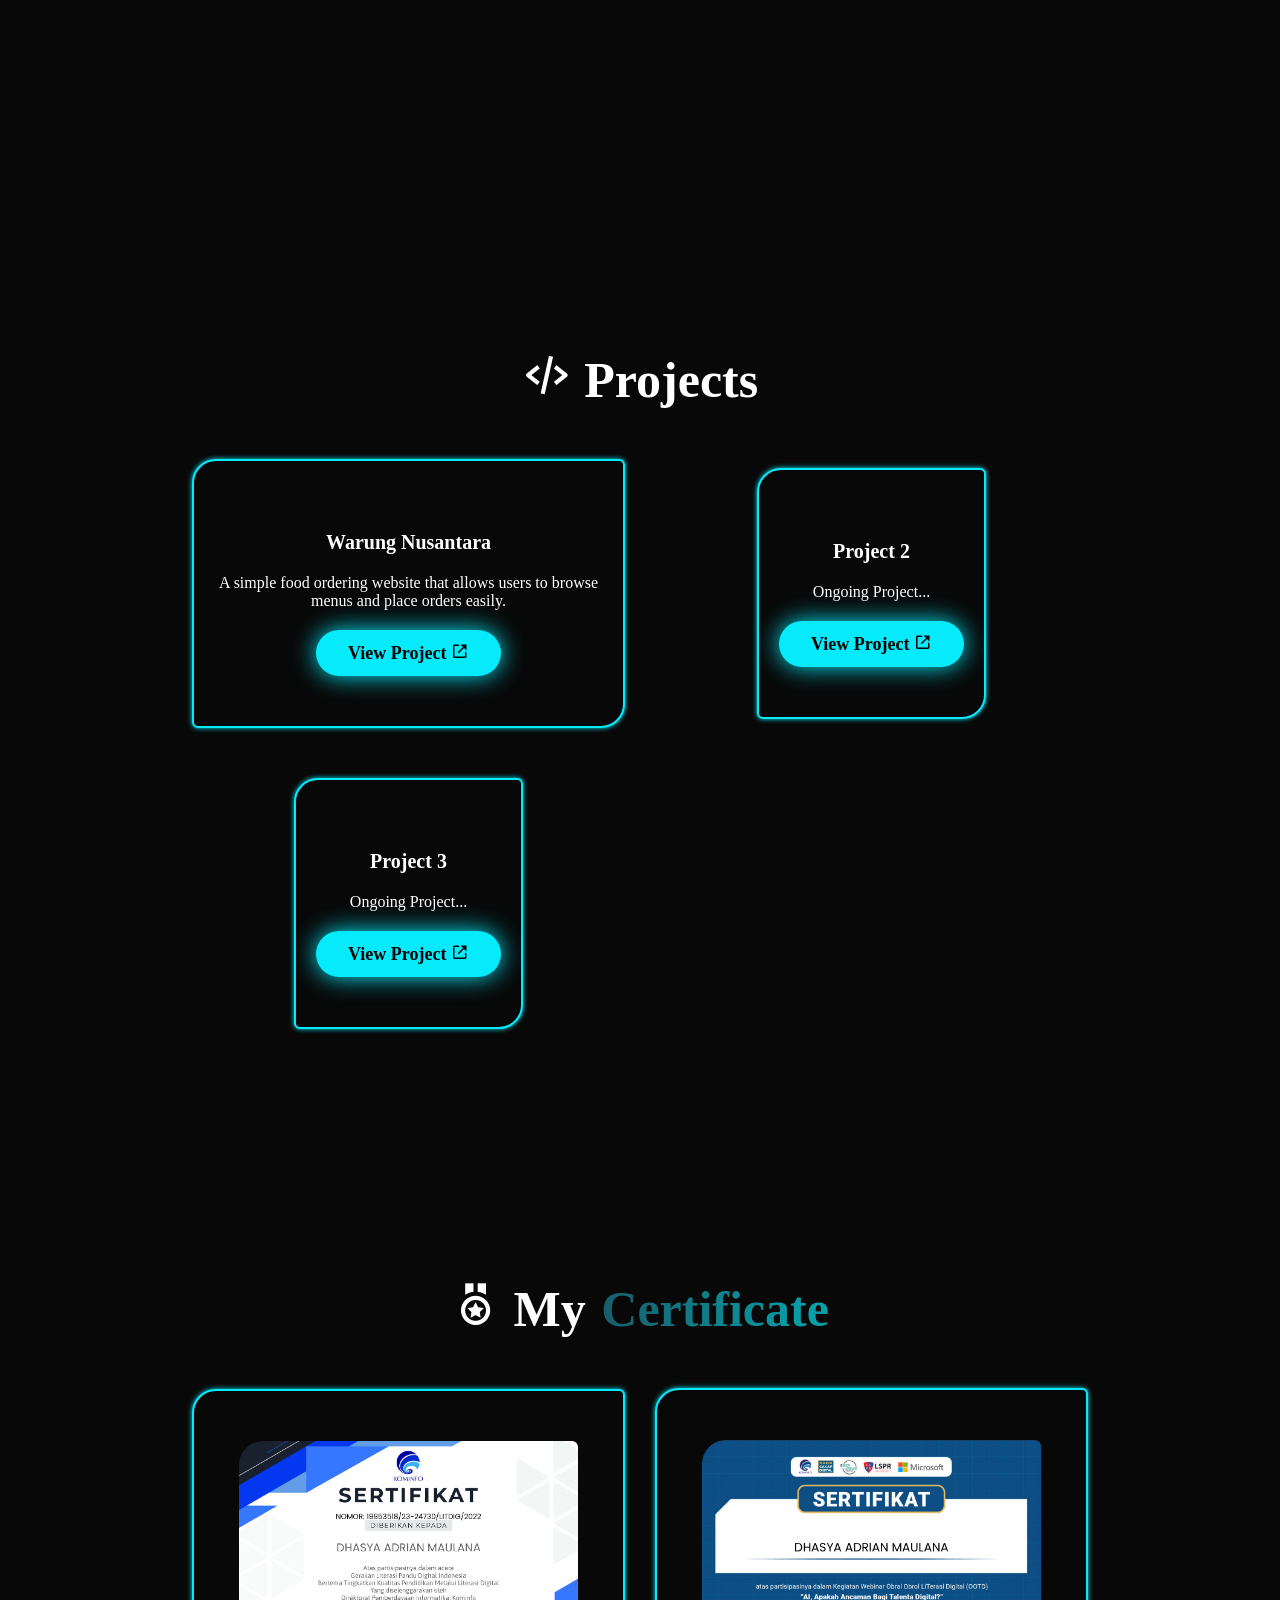
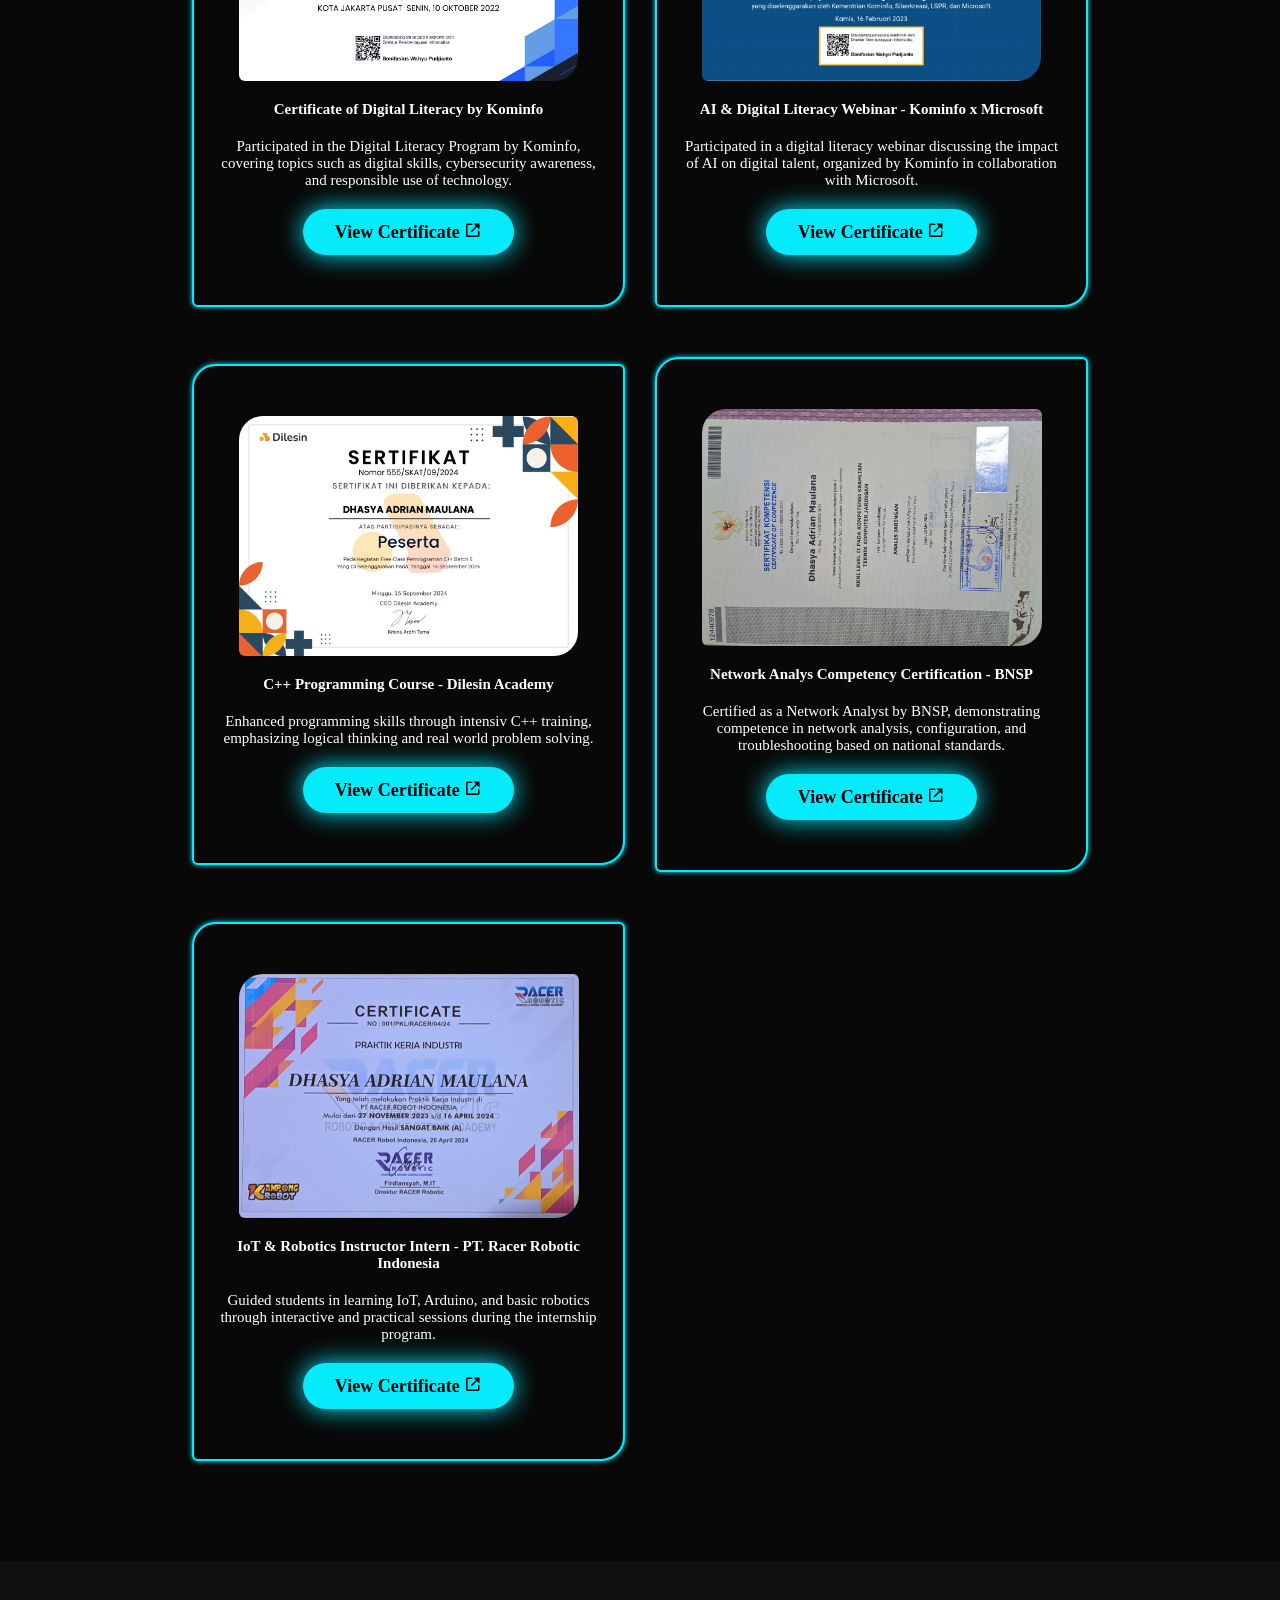
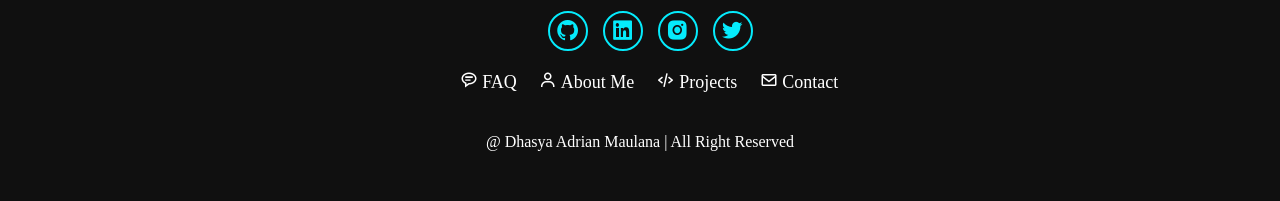
==== commit 5d88d010: "update" ====
--- a/index.html
+++ b/index.html
@@ -128,7 +128,7 @@
         <div class="projects-box">
 
             <div class="project-card">
-                <img src="assets/img/thumbnail_project_1.jpg" alt="" loading="lazy">
+                <img src="assets/img/thumbnail_project1.jpg" alt="" loading="lazy">
 
                 <h3>Warung Nusantara</h3>
                 <p>A simple food ordering website that allows users to browse menus and place orders easily.</p>
@@ -187,7 +187,7 @@
         <div class="certificate-box">
 
             <div class="certificate-card">
-                <img src="assets/img/sertifikat_1.png" alt="" loading="lazy">
+                <img src="assets/img/sertifikat1.png" alt="" loading="lazy">
 
                 <h3>Certificate of Digital Literacy by Kominfo</h3>
                 <p>Participated in the Digital Literacy Program by Kominfo, covering topics such as digital skills, cybersecurity awareness, and responsible use of technology.</p>
@@ -196,7 +196,7 @@
             </div>
 
             <div class="certificate-card">
-                <img src="assets/img/sertifikat_2.png" alt="" loading="lazy">
+                <img src="assets/img/sertifikat2.png" alt="" loading="lazy">
 
                 <h3>AI & Digital Literacy Webinar - Kominfo x Microsoft</h3>
                 <p>Participated in a digital literacy webinar discussing the impact of AI on digital talent, organized by Kominfo in collaboration with Microsoft.</p>
@@ -204,7 +204,7 @@
             </div>
 
             <div class="certificate-card">
-                <img src="assets/img/sertifikat_3.png" alt="" loading="lazy">
+                <img src="assets/img/sertifikat3.png" alt="" loading="lazy">
 
                 <h3>C++ Programming Course - Dilesin Academy</h3>
                 <p>Enhanced programming skills through intensiv C++ training, emphasizing logical thinking and real world problem solving.</p>
@@ -212,7 +212,7 @@
             </div>
 
             <div class="certificate-card">
-                <img src="assets/img/sertifikat_4.jpeg" alt="" loading="lazy">
+                <img src="assets/img/sertifikat4.jpeg" alt="" loading="lazy">
 
                 <h3>Network Analys Competency Certification - BNSP</h3>
                 <p>Certified as a Network Analyst by BNSP, demonstrating competence in network analysis, configuration, and troubleshooting based on national standards.</p>
@@ -220,7 +220,7 @@
             </div>
 
             <div class="certificate-card">
-                <img src="assets/img/sertifikat_5.jpeg" alt="" loading="lazy">
+                <img src="assets/img/sertifikat5.jpeg" alt="" loading="lazy">
 
                 <h3>IoT & Robotics Instructor Intern - PT. Racer Robotic Indonesia</h3>
                 <p>Guided students in learning IoT, Arduino, and basic robotics through interactive and practical sessions during the internship program.</p>
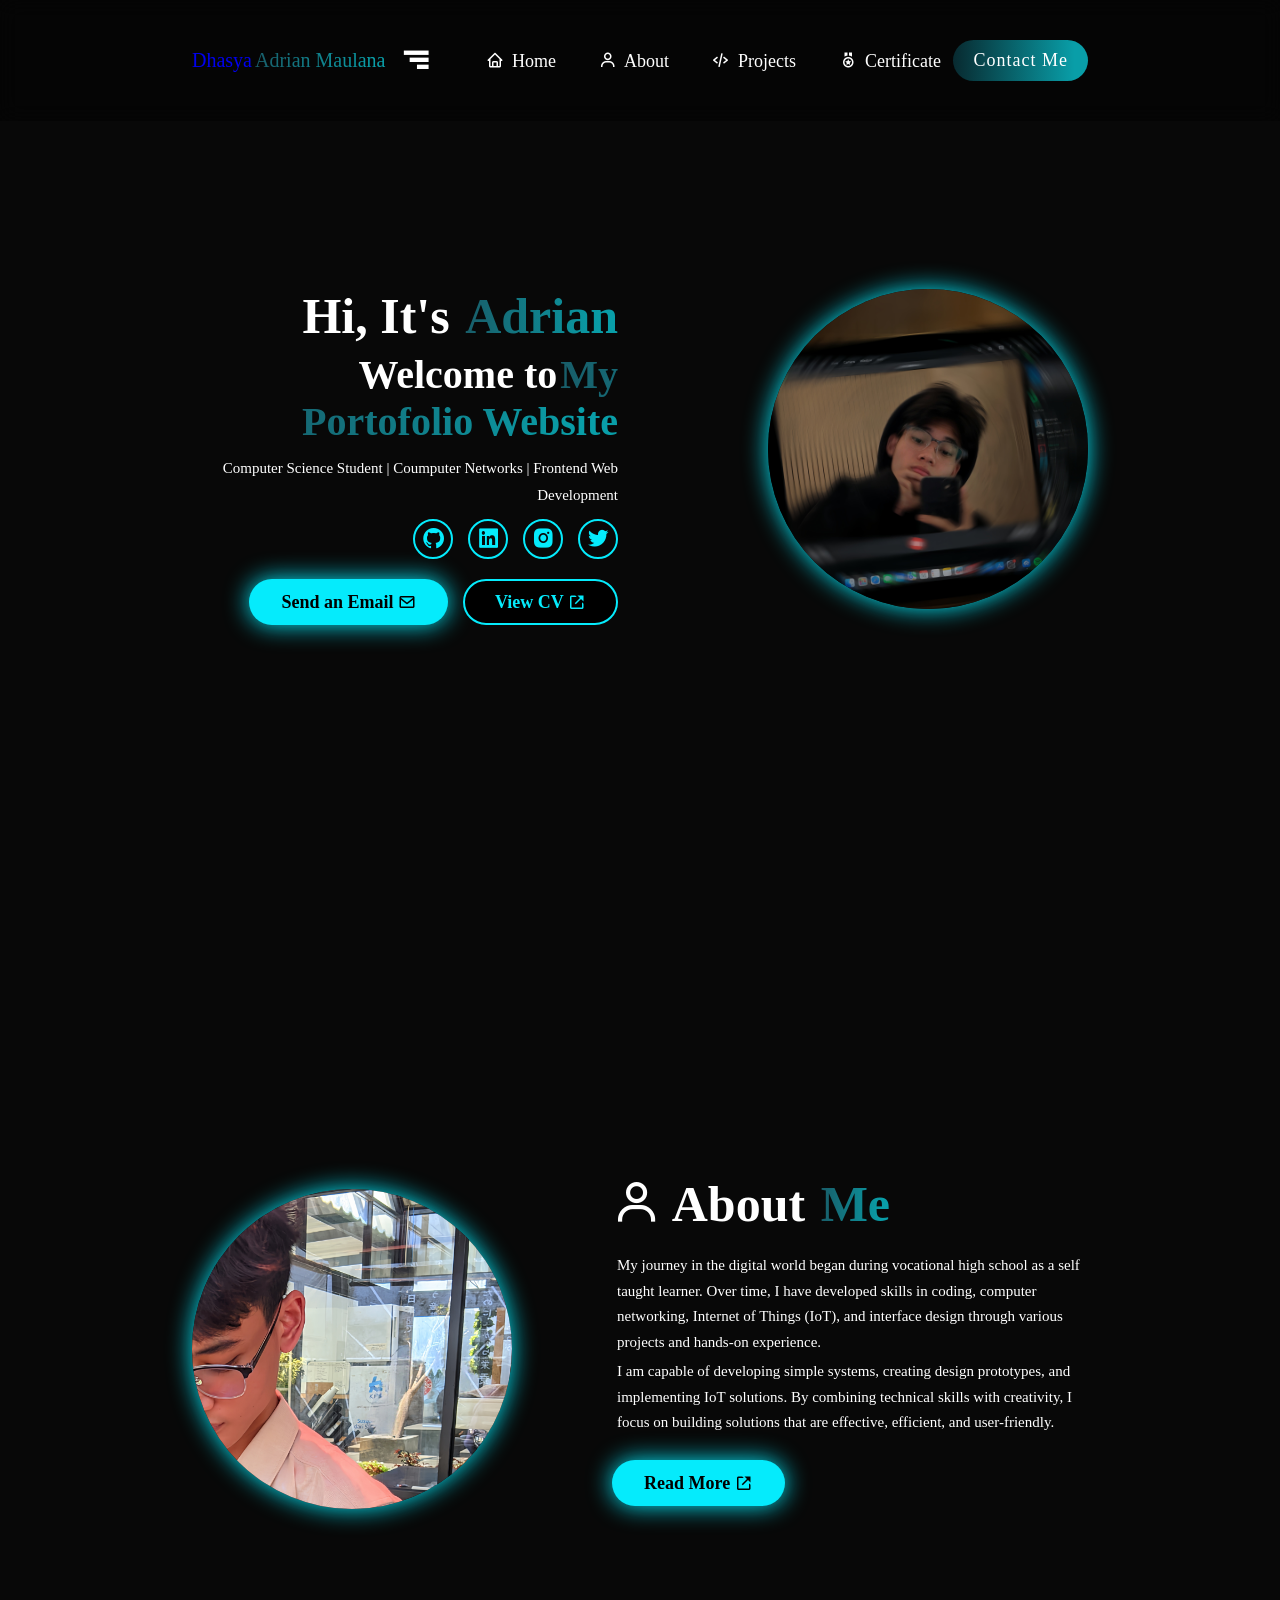
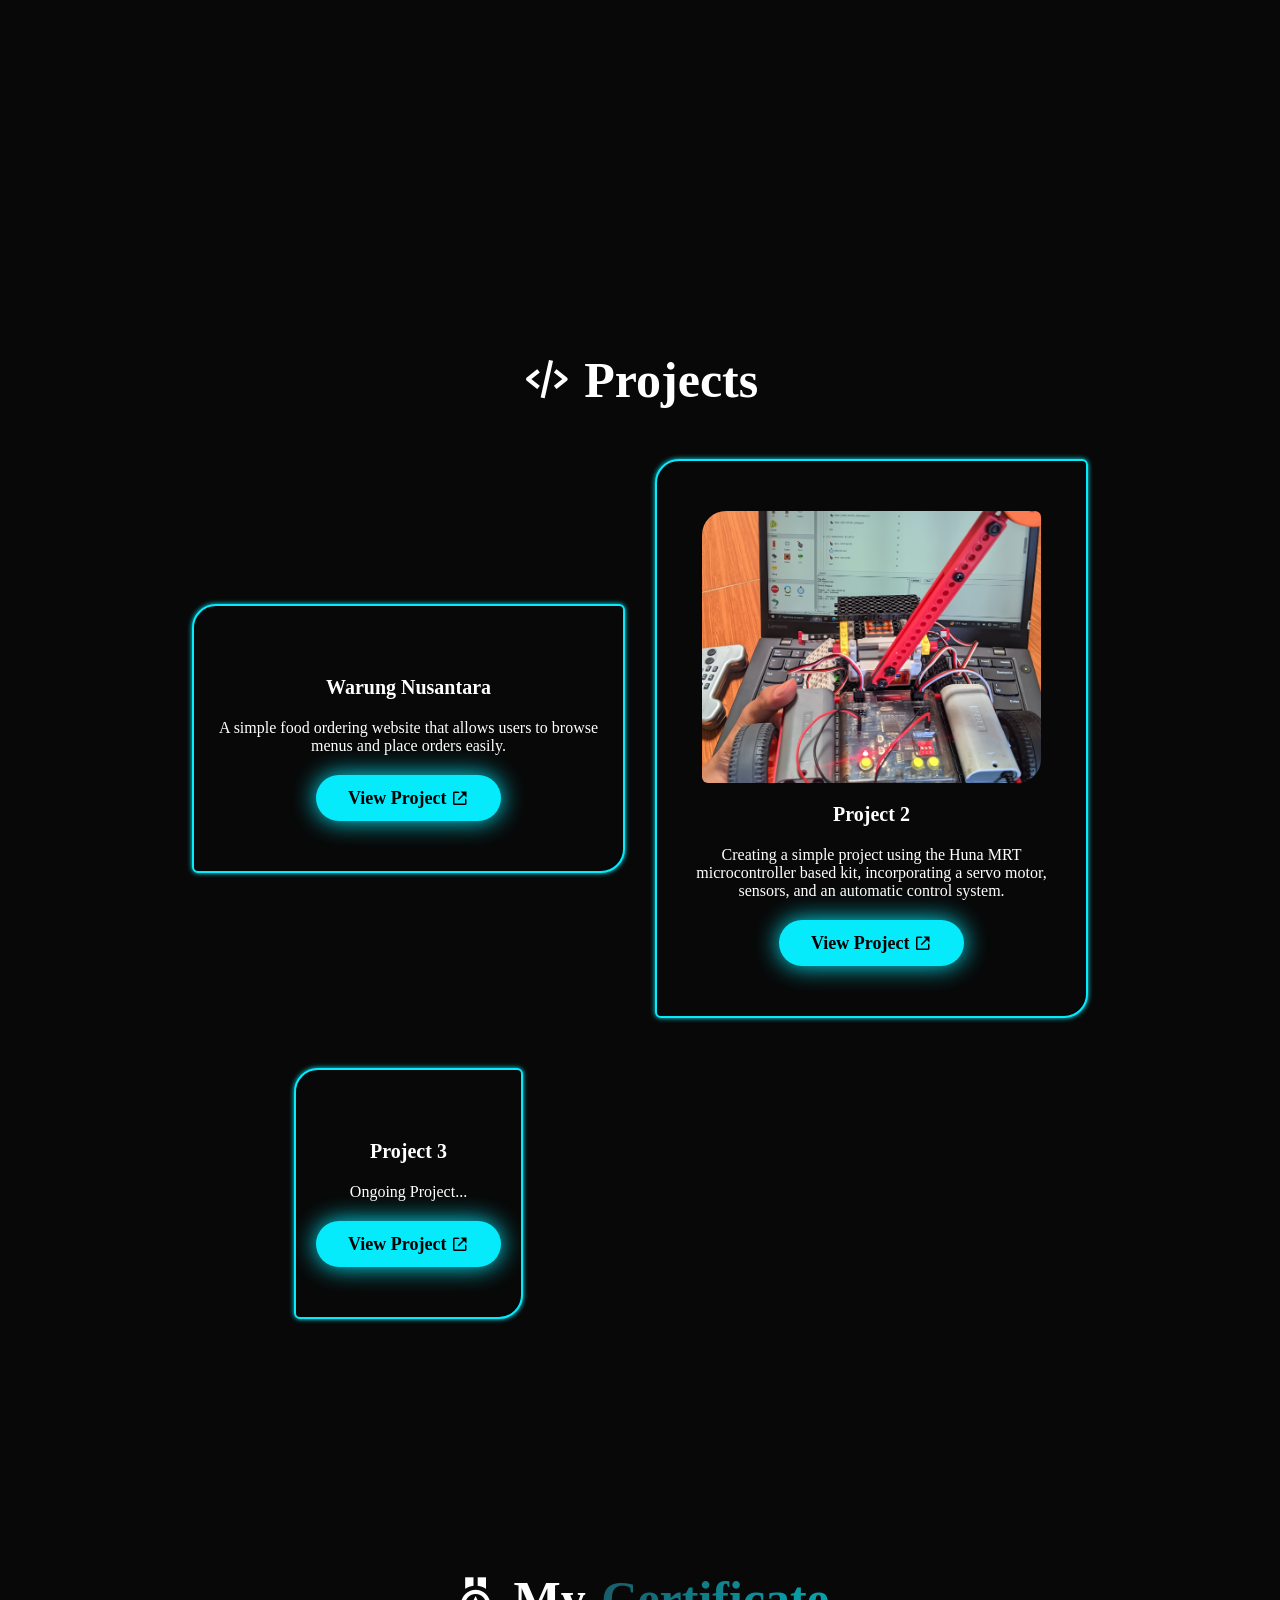
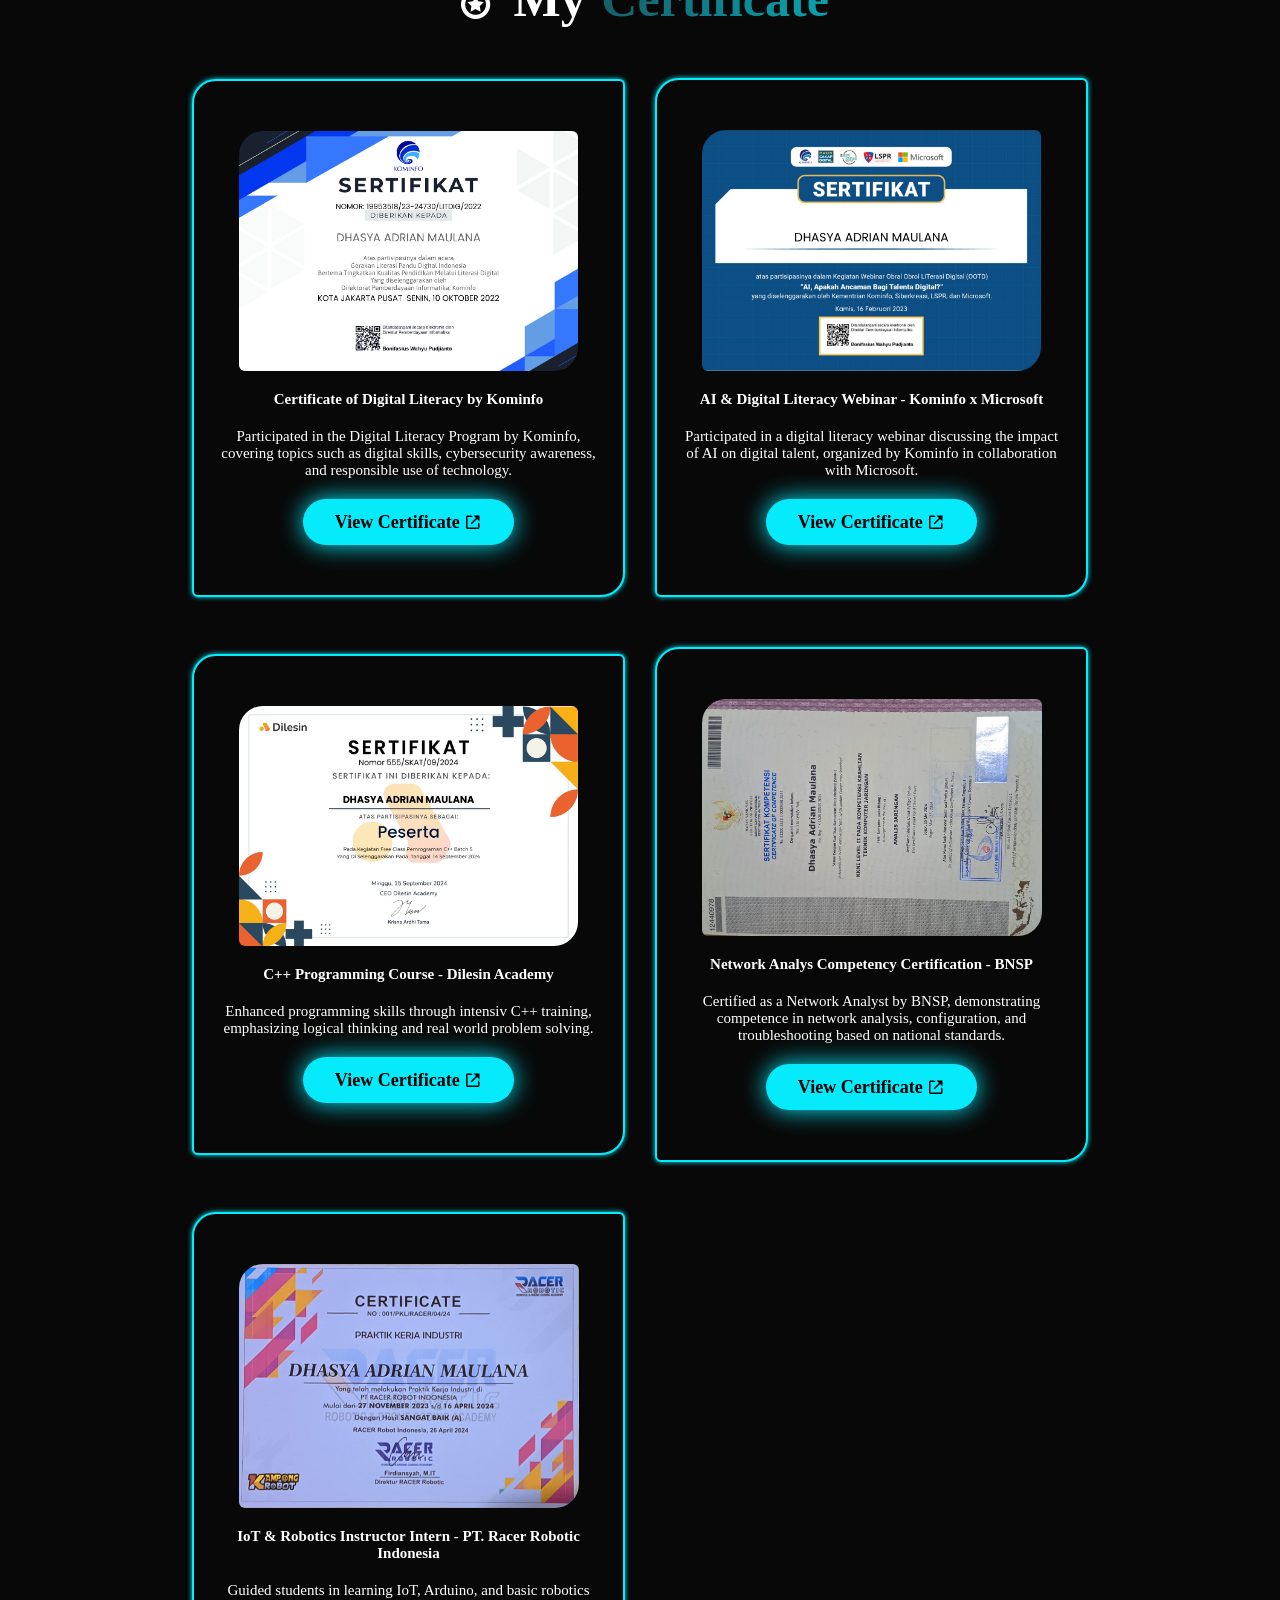
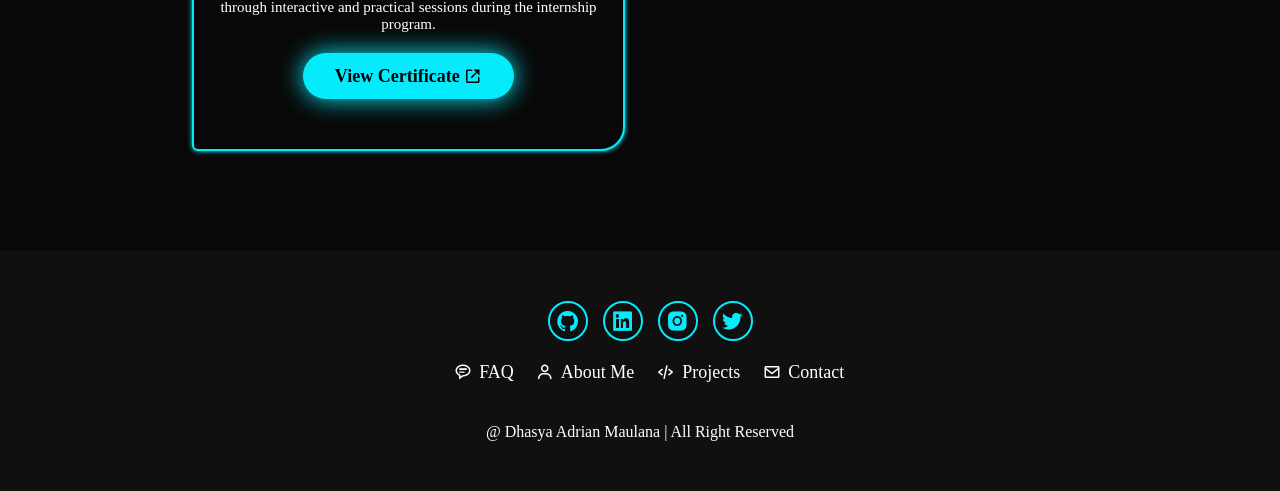
==== commit 06d2112c: "update" ====
--- a/index.html
+++ b/index.html
@@ -57,12 +57,12 @@
 
             <div class="btn-group">
                 <a href="mailto: dhasyadrianm@gmail.com" target="_blank" class="btn">Send an Email <i class="bx bx-envelope button-icon"></i></a>
-                <a href="assets/cv.pdf" target="_blank" class="btn">View CV <i class="bx bx-link-external button-icon"></i></a>
+                <a href="assets/mycv.pdf" target="_blank" class="btn">View CV <i class="bx bx-link-external button-icon"></i></a>
             </div>
         </div>
 
         <div class="home-img">
-            <img src="assets/img/pfp.png" alt="" loading="lazy">
+            <img src="assets/img/Profile pic.jpeg" alt="" loading="lazy">
         </div>
 
     </section>
@@ -77,9 +77,9 @@
 
         <div class="about-content">
             <h2><i class="bx bx-user header-icon"></i> About <span>Me</span></h2>
-            <p>My journey in the digital world began during vocational high school as a self-taught learner. Over time, I have developed skills in coding, computer networking, Internet of Things (IoT), and interface design through various projects and hands-on experience.</p>
+            <p>My journey in the digital world began during vocational high school as a self taught learner. Over time, I have developed skills in coding, computer networking, Internet of Things (IoT), and interface design through various projects and hands-on experience.</p>
             <p>I am capable of developing simple systems, creating design prototypes, and implementing IoT solutions. By combining technical skills with creativity, I focus on building solutions that are effective, efficient, and user-friendly.</p>
-            <a href="assets/cv.pdf" target="_blank" class="btn">Read More <i class="bx bx-link-external button-icon"></i></a>
+            <a href="assets/mycv.pdf" target="_blank" class="btn">Read More <i class="bx bx-link-external button-icon"></i></a>
         </div>
     </section>
 <!--END ABOUT-->
@@ -136,10 +136,10 @@
             </div>
 
             <div class="project-card">
-                <img src="assets/img/in_progress.png" alt="" loading="lazy">
+                <img src="assets/img/project2.jpeg" alt="" loading="lazy">
 
                 <h3>Project 2</h3>
-                <p>Ongoing Project...</p>
+                <p>Creating a simple project using the Huna MRT microcontroller based kit, incorporating a servo motor, sensors, and an automatic control system.</p>
                 <div class="btn">View Project <i class="bx bx-link-external button-icon"></i></div>
             </div>
 
--- a/style.css
+++ b/style.css
@@ -1,3 +1,4 @@
+/*d a m*/
 * {
     margin: 0;
     padding: 0;
@@ -42,6 +43,26 @@
     cursor: pointer;
     transition: 0.3s ease-in-out;
 
+}
+.head-icon{
+    position: relative;
+    top: 1px;
+    margin-right: 4px;
+}
+.header-icon{
+    position: relative;
+    top: 4px;
+
+}
+.button-icon{
+    position: relative;
+    top: 2px;
+    
+}
+.footer-icon{
+    position: relative;
+    top: 2px;
+    margin-right: 3px;
 }
 .logo {
     font-size: 2rem;
@@ -236,15 +257,19 @@
 .about-content h2{
     font-size: 5rem;
     text-align: left;
+    margin-bottom:2rem;
 }
 .about-content p{
     font-size: 1.5rem;
     line-height: 1.7;
+    padding-left: 0.5rem;
+    margin-bottom:0.4rem;
 
 }
 .about-content .btn{
     margin: 2rem 0;
     transition: 0.4s ease-in-out;
+    
 }
 .about-content .btn:hover{
         box-shadow: 0 0 25px var(--main-color),
@@ -267,7 +292,6 @@
     font-size: 5rem;
     margin: 5rem 0;
 }
-
 
 
 /*
@@ -431,7 +455,7 @@
 
 
 
-
+/*d a m*/
 /*
 .contact{
     background-color: var(--bg-color);
@@ -523,7 +547,7 @@
         position: absolute;
         top: 5%;
         right: 6rem;
-        width: 35%;
+        width: 40%;
         padding: 1rem 2rem;
         background: rgba(0, 0, 0, 0.8);
         border: 1px solid var(--main-color);
@@ -533,6 +557,7 @@
         border-bottom: 2px solid var(--main-color);
         */
         display: none;
+    /*d a m*/
     }
     .navbar a{
         display: block;
@@ -562,7 +587,7 @@
         max-width: 300px;
     }
     .about{
-        flex-direction: column-reverse;
+        flex-direction: column;
         text-align: center;
     }
     .about h2{
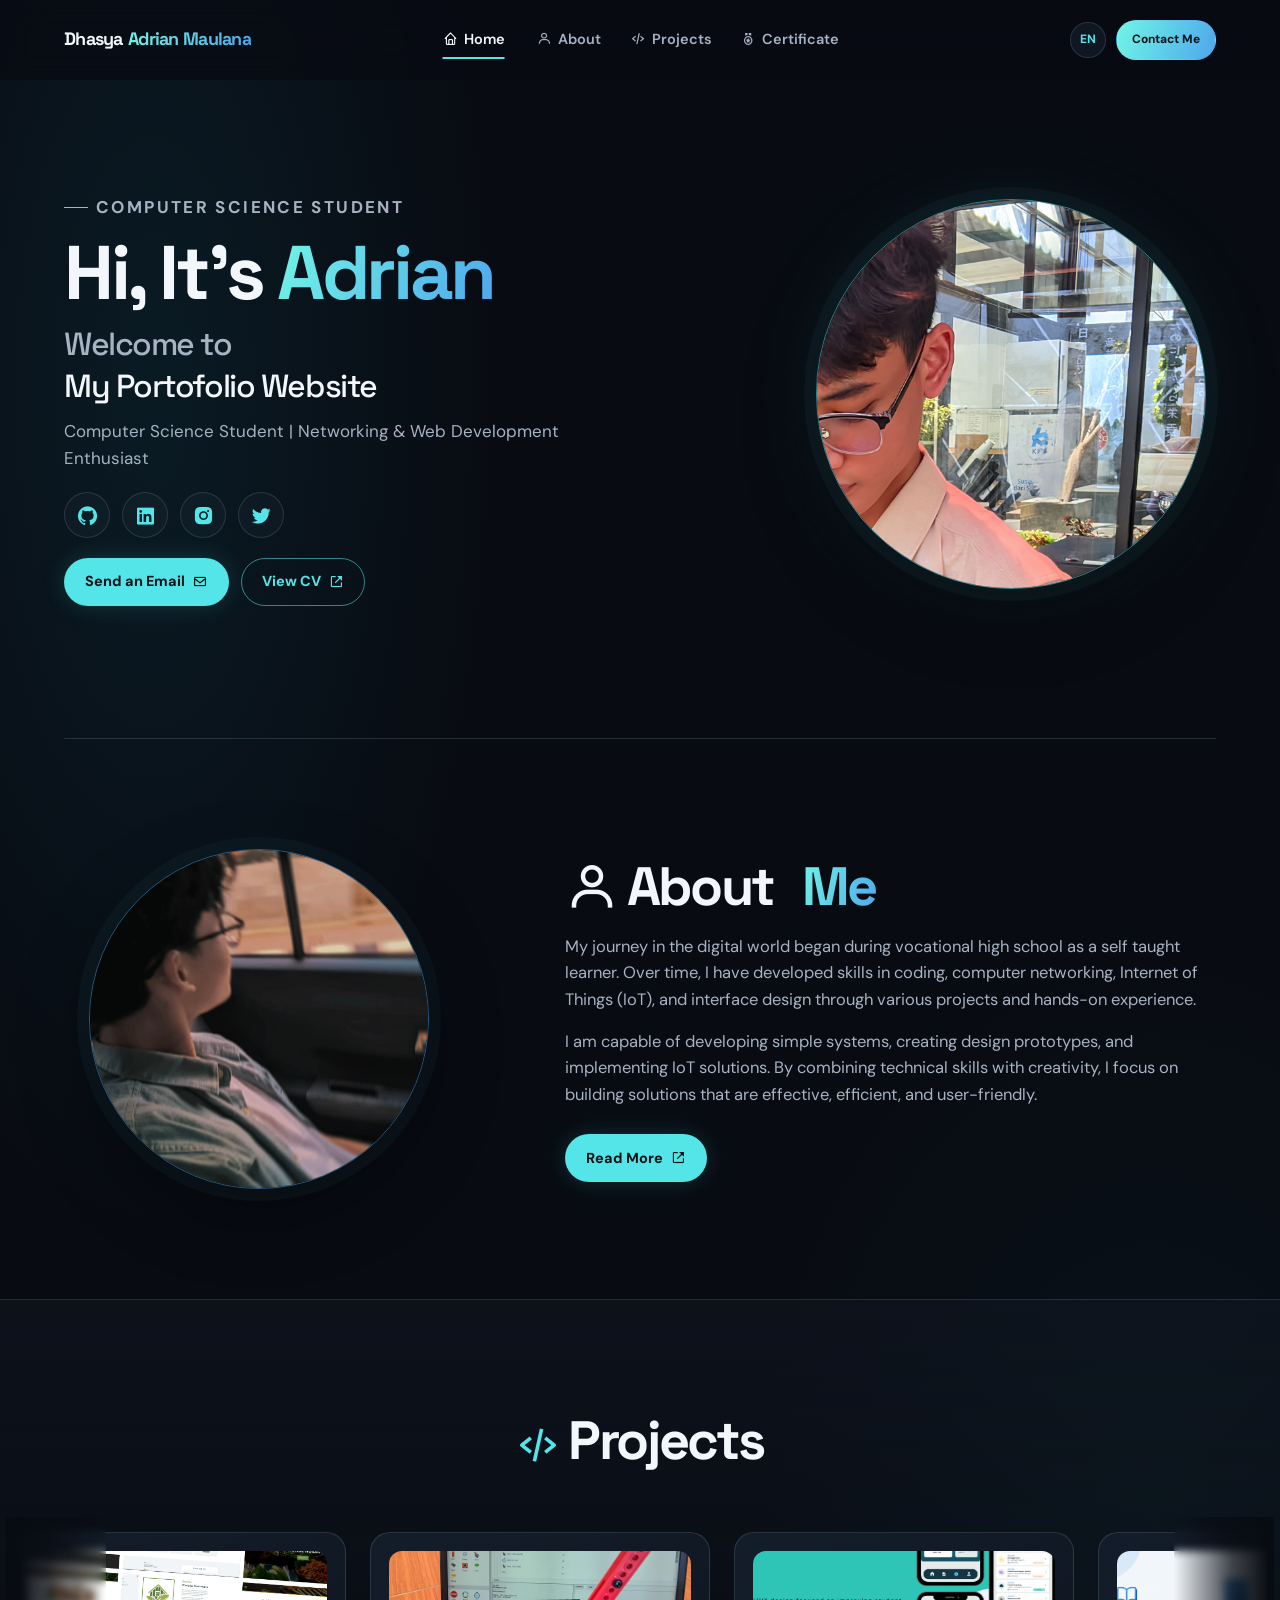
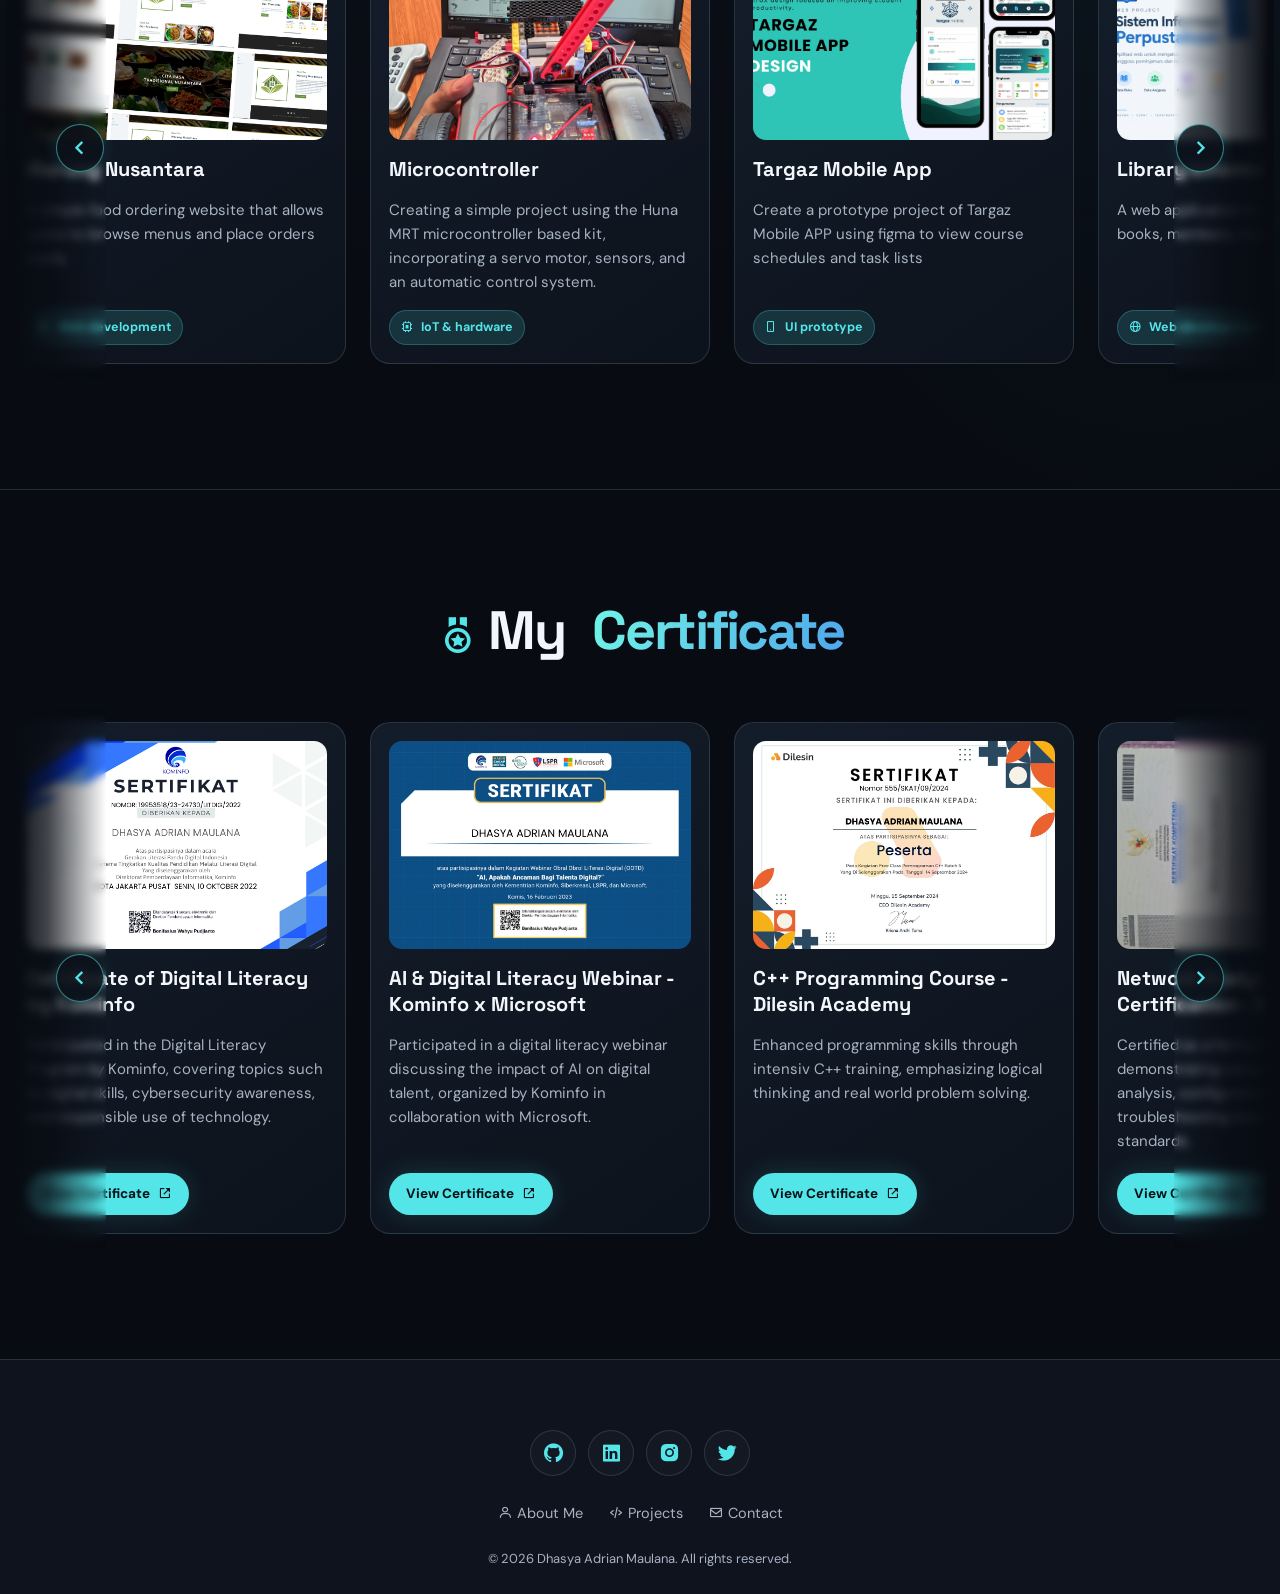
==== commit 643cb5ef: "up" ====
--- a/index.html
+++ b/index.html
@@ -4,8 +4,11 @@
 <head>
     <meta charset="UTF-8">
     <meta name="viewport" content="width=device-width, initial-scale=1.0">
-    <title>Portofolio</title>
-    <link rel="stylesheet" href="style.css">
+    <meta name="description" content="Personal portfolio of Dhasya Adrian Maulana, a computer science student interested in networks, IoT, and frontend development.">
+    <meta name="theme-color" content="#080b12">
+    <title>Dhasya Adrian Maulana | Portfolio</title>
+    <link rel="stylesheet" href="css/style.css">
+    <link rel="preconnect" href="https://unpkg.com">
     <link href="https://unpkg.com/boxicons@2.1.4/css/boxicons.min.css" rel="stylesheet">
 </head>
 <body>
@@ -15,54 +18,61 @@
             Dhasya<span>Adrian Maulana</span>
         </a>
 
-        <i class="bx bx-menu-alt-right" id="menu-icon"></i>
-        <nav class="navbar">
+        <button class="menu-toggle" id="menu-icon" type="button" aria-label="Open navigation menu" aria-expanded="false" aria-controls="primary-navigation">
+            <i class="bx bx-menu-alt-right" aria-hidden="true"></i>
+        </button>
+        <nav class="navbar" id="primary-navigation" aria-label="Main navigation">
             <a href="#home"><i class="bx bx-home head-icon"></i> Home</a>
             <a href="#about"><i class="bx bx-user head-icon"></i> About</a>
-            <!--<a href="#services">Services</a>-->
             <a href="#projects"><i class="bx bx-code-alt head-icon"></i> Projects</a>
             <a href="#certificate"><i class="bx bx-medal head-icon"></i> Certificate</a>
         </nav>
         
-        <a href="mailto: dhasyadrianm@gmail.com" target="_blank" class="gradient-btn">Contact Me</a>
+        <button class="language-toggle" id="language-toggle" type="button" aria-label="Switch to Indonesian" aria-pressed="false">
+            <span class="visually-hidden">Switch language</span>
+            <span class="language-toggle__label" aria-hidden="true">EN</span>
+        </button>
+        <a href="mailto:dhasyadrianm@gmail.com" class="gradient-btn">Contact Me</a>
     </header>
 
+    <main>
 <!--HOME-->
 
     <section class="home" id="home">
         <div class="home-content">
+            <p class="eyebrow">Computer Science Student</p>
             <h1>Hi, It's <span>Adrian</span></h1>
             <h3>
                 Welcome to<span>My Portofolio Website</span>
             </h3>
-            <p>Computer Science Student | Coumputer Networks | Frontend Web Development</p>
-
-            <div class="social-icons">
-                <a href="https://github.com/yannlloyds">
-                    <i class="bx bxl-github"></i>
-                </a>
-
-                 <a href="https://www.linkedin.com/in/dhasyadrianm">
-                    <i class="bx bxl-linkedin-square"></i>
-                </a>
-
-                 <a href="https://www.instagram.com/dhasyadrian?igsh=bjgwb2NmNDVqdXdo">
-                    <i class="bx bxl-instagram-alt"></i>
-                </a>
-
-                 <a href="https://x.com/Adrian_420m">
-                    <i class="bx bxl-twitter"></i>
+            <p>Computer Science Student | Networking & Web Development Enthusiast</p>
+
+            <div class="social-icons" aria-label="Social profiles">
+                <a href="https://github.com/yannlloyds" aria-label="GitHub" target="_blank" rel="noopener noreferrer">
+                    <i class="bx bxl-github" aria-hidden="true"></i>
+                </a>
+
+                 <a href="https://www.linkedin.com/in/dhasyadrianm" aria-label="LinkedIn" target="_blank" rel="noopener noreferrer">
+                    <i class="bx bxl-linkedin-square" aria-hidden="true"></i>
+                </a>
+
+                 <a href="https://www.instagram.com/dhasyadrian?igsh=bjgwb2NmNDVqdXdo" aria-label="Instagram" target="_blank" rel="noopener noreferrer">
+                    <i class="bx bxl-instagram-alt" aria-hidden="true"></i>
+                </a>
+
+                 <a href="https://x.com/Adrian_420m" aria-label="X" target="_blank" rel="noopener noreferrer">
+                    <i class="bx bxl-twitter" aria-hidden="true"></i>
                 </a>
             </div>
 
             <div class="btn-group">
-                <a href="mailto: dhasyadrianm@gmail.com" target="_blank" class="btn">Send an Email <i class="bx bx-envelope button-icon"></i></a>
-                <a href="assets/mycv.pdf" target="_blank" class="btn">View CV <i class="bx bx-link-external button-icon"></i></a>
+                <a href="mailto:dhasyadrianm@gmail.com" class="btn">Send an Email <i class="bx bx-envelope button-icon" aria-hidden="true"></i></a>
+                <a href="assets/documents/mycv.pdf" target="_blank" rel="noopener noreferrer" class="btn">View CV <i class="bx bx-link-external button-icon" aria-hidden="true"></i></a>
             </div>
         </div>
 
         <div class="home-img">
-            <img src="assets/img/Profile pic.jpeg" alt="" loading="lazy">
+            <img src="assets/images/pfp2.jpeg" alt="Portrait of Dhasya Adrian Maulana" fetchpriority="high">
         </div>
 
     </section>
@@ -72,110 +82,66 @@
     <section class="about" id="about">
 
         <div class="about-img">
-            <img src="assets/img/pfp2.jpeg" alt="" loading="lazy">
+            <img src="assets/images/Profile pic.jpg" alt="Dhasya Adrian Maulana" loading="lazy">
         </div>
 
         <div class="about-content">
             <h2><i class="bx bx-user header-icon"></i> About <span>Me</span></h2>
             <p>My journey in the digital world began during vocational high school as a self taught learner. Over time, I have developed skills in coding, computer networking, Internet of Things (IoT), and interface design through various projects and hands-on experience.</p>
             <p>I am capable of developing simple systems, creating design prototypes, and implementing IoT solutions. By combining technical skills with creativity, I focus on building solutions that are effective, efficient, and user-friendly.</p>
-            <a href="assets/mycv.pdf" target="_blank" class="btn">Read More <i class="bx bx-link-external button-icon"></i></a>
+            <a href="assets/documents/mycv.pdf" target="_blank" rel="noopener noreferrer" class="btn">Read More <i class="bx bx-link-external button-icon" aria-hidden="true"></i></a>
         </div>
     </section>
 <!--END ABOUT-->
-
-<!--SERVICES-->
-<!--
-    <section class="services" id="services">
-
-        <h2 class="heading">services</h2>
-        
-
-        <div class="services-container">
-            <div class="services-box">
-                <div class="services-info">
-                    <i class="bx bxl-figma"></i>
-                    <h4>UI / UX DESIGN</h4>
-                    <P>Lorem ipsum dolor sit amet consectetur adipisicing elit. Illum deleniti iusto facilis voluptates sed? Rem unde tempora at, quasi harum itaque vitae doloribus inventore dolores maiores dolorum, iste, nisi officia!</P>
-                </div>
-            </div>
-            
-             <div class="services-box">
-                <div class="services-info">
-                    <i class="bx bx-code"></i>
-                    <h4>Frontend Development</h4>
-                    <P>Lorem ipsum dolor sit amet consectetur adipisicing elit. Illum deleniti iusto facilis voluptates sed? Rem unde tempora at, quasi harum itaque vitae doloribus inventore dolores maiores dolorum, iste, nisi officia!</P>
-                </div>
-            </div>
-
-            <div class="services-box">
-                <div class="services-info">
-                    <i class="bx bx-code-curly"></i>
-                    <h4>Backend Development</h4>
-                    <P>Lorem ipsum dolor sit amet consectetur adipisicing elit. Illum deleniti iusto facilis voluptates sed? Rem unde tempora at, quasi harum itaque vitae doloribus inventore dolores maiores dolorum, iste, nisi officia!</P>
-                </div>
-            </div>
-        </div>
-    </section>
--->
-<!--END SERVICES-->
 
 <!--PROJECTS-->
     <section class="projects" id="projects">
 
         <h2 class="heading"><i class="bx bx-code-alt header-icon"></i> Projects</h2>
 
-        <div class="projects-box">
-
-            <div class="project-card">
-                <img src="assets/img/thumbnail_project1.jpg" alt="" loading="lazy">
+        <div class="project-marquee" role="region" aria-label="Project gallery">
+            <button class="project-nav certificate-nav certificate-nav--previous" type="button" aria-label="Previous projects">
+                <i class="bx bx-chevron-left" aria-hidden="true"></i>
+            </button>
+            <div class="project-track">
+                <div class="projects-box">
+
+            <div class="project-card">
+                <img src="assets/images/thumbnail_project1.jpg" alt="Preview of the Warung Nusantara food ordering website" loading="lazy">
 
                 <h3>Warung Nusantara</h3>
                 <p>A simple food ordering website that allows users to browse menus and place orders easily.</p>
-                <div class="btn">View Project <i class="bx bx-link-external button-icon"></i></div>
-            </div>
-
-            <div class="project-card">
-                <img src="assets/img/project2.jpeg" alt="" loading="lazy">
-
-                <h3>Project 2</h3>
+                <span class="project-label"><i class="bx bx-globe" aria-hidden="true"></i> Web development</span>
+            </div>
+
+            <div class="project-card">
+                <img src="assets/images/project2.jpeg" alt="Huna MRT microcontroller project with sensors and servo motor" loading="lazy">
+
+                <h3>Microcontroller</h3>
                 <p>Creating a simple project using the Huna MRT microcontroller based kit, incorporating a servo motor, sensors, and an automatic control system.</p>
-                <div class="btn">View Project <i class="bx bx-link-external button-icon"></i></div>
-            </div>
-
-            <div class="project-card">
-                <img src="assets/img/in_progress.png" alt="" loading="lazy">
-
-                <h3>Project 3</h3>
-                <p>Ongoing Project...</p>
-                <div class="btn">View Project <i class="bx bx-link-external button-icon"></i></div>
-            </div>
-            <!--d a m-->
-            <!--<div class="project-card">
-                <img src=".png" alt="">
-
-                <h3>Project 4</h3>
-                <p>On Going....</p>
-                <div class="btn">Review project</div>
-            </div>
-
-            <div class="project-card">
-                <img src=".png" alt="">
-
-                <h3>Project 5</h3>
-                <p>On Going...</p>
-                <div class="btn">Review project</div>
-            </div>
-
-            <div class="project-card">
-                <img src=".png" alt="">
-
-                <h3>Project 6</h3>
-                <p>On Going...</p>
-                <div class="btn">Review project</div>
-            </div>-->
-
-
+                <span class="project-label"><i class="bx bx-chip" aria-hidden="true"></i> IoT &amp; hardware</span>
+            </div>
+
+            <div class="project-card">
+                <img src="assets/images/thumbnail_project3.jpg" alt="Preview of the Targaz mobile app prototype" loading="lazy">
+
+                <h3>Targaz Mobile App</h3>
+                <p>Create a prototype project of Targaz Mobile APP using figma to view course schedules and task lists</p>
+                <span class="project-label"><i class="bx bx-mobile-alt" aria-hidden="true"></i> UI prototype</span>
+            </div>
+
+            <div class="project-card">
+                <img src="assets/images/thumbnail_project4.png" alt="Preview of the library information system web application" loading="lazy">
+
+                <h3>Library Information System</h3>
+                <p>A web application for managing library books, members, loans, and reports.</p>
+                <span class="project-label"><i class="bx bx-globe" aria-hidden="true"></i> Web development</span>
+            </div>
+                </div>
+            </div>
+            <button class="project-nav certificate-nav certificate-nav--next" type="button" aria-label="Next projects">
+                <i class="bx bx-chevron-right" aria-hidden="true"></i>
+            </button>
         </div>
     </section>
 
@@ -184,117 +150,77 @@
 
         <h2 class="heading"><i class="bx bx-medal header-icon"></i> My <span>Certificate</span></h2>
 
-        <div class="certificate-box">
-
-            <div class="certificate-card">
-                <img src="assets/img/sertifikat1.png" alt="" loading="lazy">
-
-                <h3>Certificate of Digital Literacy by Kominfo</h3>
-                <p>Participated in the Digital Literacy Program by Kominfo, covering topics such as digital skills, cybersecurity awareness, and responsible use of technology.</p>
-                
-                <a href="assets/sertifikat/sertifikat-kominfo-10-10-2022.pdf" target="_blank" class="btn">View Certificate <i class="bx bx-link-external button-icon"></i></a>
-            </div>
-
-            <div class="certificate-card">
-                <img src="assets/img/sertifikat2.png" alt="" loading="lazy">
-
-                <h3>AI & Digital Literacy Webinar - Kominfo x Microsoft</h3>
-                <p>Participated in a digital literacy webinar discussing the impact of AI on digital talent, organized by Kominfo in collaboration with Microsoft.</p>
-                <a href="assets/sertifikat/sertifikat_kominfo.pdf" target="_blank" class="btn">View Certificate <i class="bx bx-link-external button-icon"></i></a>
-            </div>
-
-            <div class="certificate-card">
-                <img src="assets/img/sertifikat3.png" alt="" loading="lazy">
-
-                <h3>C++ Programming Course - Dilesin Academy</h3>
-                <p>Enhanced programming skills through intensiv C++ training, emphasizing logical thinking and real world problem solving.</p>
-                <a href="assets/sertifikat/sertifikat_c++.pdf" target="_blank" class="btn">View Certificate <i class="bx bx-link-external button-icon"></i></a>
-            </div>
-
-            <div class="certificate-card">
-                <img src="assets/img/sertifikat4.jpeg" alt="" loading="lazy">
-
-                <h3>Network Analys Competency Certification - BNSP</h3>
-                <p>Certified as a Network Analyst by BNSP, demonstrating competence in network analysis, configuration, and troubleshooting based on national standards.</p>
-                <a href="assets/sertifikat/sertifikat_bnsp.pdf" target="_blank" class="btn">View Certificate <i class="bx bx-link-external button-icon"></i></a>
-            </div>
-
-            <div class="certificate-card">
-                <img src="assets/img/sertifikat5.jpeg" alt="" loading="lazy">
-
-                <h3>IoT & Robotics Instructor Intern - PT. Racer Robotic Indonesia</h3>
-                <p>Guided students in learning IoT, Arduino, and basic robotics through interactive and practical sessions during the internship program.</p>
-                <a href="assets/sertifikat/racer_robotic.pdf" target="_blank" class="btn">View Certificate <i class="bx bx-link-external button-icon"></i></a>
-            </div>
-
-            <!--<div class="certificate-card">
-                <img src=".png" alt="" loading="lazy">
-
-                <h3>certificate 6</h3>
-                <p>On Going...</p>
-                <a href="#certificate" class="btn">View Certificate <i class="bx bx-link-external button-icon"></i></a>
-            </div>-->
-
-
+        <div class="certificate-marquee" role="region" aria-label="Certificate gallery">
+            <button class="certificate-nav certificate-nav--previous" type="button" aria-label="Previous certificates">
+                <i class="bx bx-chevron-left" aria-hidden="true"></i>
+            </button>
+            <div class="certificate-track">
+                <div class="certificate-box">
+                    <div class="certificate-card">
+                        <img src="assets/images/sertifikat1.png" alt="Kominfo Digital Literacy certificate" loading="lazy">
+                        <h3>Certificate of Digital Literacy by Kominfo</h3>
+                        <p>Participated in the Digital Literacy Program by Kominfo, covering topics such as digital skills, cybersecurity awareness, and responsible use of technology.</p>
+                        <a href="assets/certificates/sertifikat-kominfo-10-10-2022.pdf" target="_blank" rel="noopener noreferrer" class="btn">View Certificate <i class="bx bx-link-external button-icon" aria-hidden="true"></i></a>
+                    </div>
+
+                    <div class="certificate-card">
+                        <img src="assets/images/sertifikat2.png" alt="Kominfo and Microsoft AI and Digital Literacy webinar certificate" loading="lazy">
+                        <h3>AI & Digital Literacy Webinar - Kominfo x Microsoft</h3>
+                        <p>Participated in a digital literacy webinar discussing the impact of AI on digital talent, organized by Kominfo in collaboration with Microsoft.</p>
+                        <a href="assets/certificates/sertifikat_kominfo.pdf" target="_blank" rel="noopener noreferrer" class="btn">View Certificate <i class="bx bx-link-external button-icon" aria-hidden="true"></i></a>
+                    </div>
+
+                    <div class="certificate-card">
+                        <img src="assets/images/sertifikat3.png" alt="Dilesin Academy C++ programming course certificate" loading="lazy">
+                        <h3>C++ Programming Course - Dilesin Academy</h3>
+                        <p>Enhanced programming skills through intensiv C++ training, emphasizing logical thinking and real world problem solving.</p>
+                        <a href="assets/certificates/sertifikat_c++.pdf" target="_blank" rel="noopener noreferrer" class="btn">View Certificate <i class="bx bx-link-external button-icon" aria-hidden="true"></i></a>
+                    </div>
+
+                    <div class="certificate-card">
+                        <img src="assets/images/sertifikat4.jpeg" alt="BNSP Network Analyst competency certificate" loading="lazy">
+                        <h3>Network Analys Competency Certification - BNSP</h3>
+                        <p>Certified as a Network Analyst by BNSP, demonstrating competence in network analysis, configuration, and troubleshooting based on national standards.</p>
+                        <a href="assets/certificates/sertifikat_bnsp.pdf" target="_blank" rel="noopener noreferrer" class="btn">View Certificate <i class="bx bx-link-external button-icon" aria-hidden="true"></i></a>
+                    </div>
+
+                    <div class="certificate-card">
+                        <img src="assets/images/sertifikat5.jpeg" alt="Racer Robotic Indonesia IoT and robotics internship certificate" loading="lazy">
+                        <h3>IoT & Robotics Instructor Intern - PT. Racer Robotic Indonesia</h3>
+                        <p>Guided students in learning IoT, Arduino, and basic robotics through interactive and practical sessions during the internship program.</p>
+                        <a href="assets/certificates/racer_robotic.pdf" target="_blank" rel="noopener noreferrer" class="btn">View Certificate <i class="bx bx-link-external button-icon" aria-hidden="true"></i></a>
+                    </div>
+                </div>
+            </div>
+            <button class="certificate-nav certificate-nav--next" type="button" aria-label="Next certificates">
+                <i class="bx bx-chevron-right" aria-hidden="true"></i>
+            </button>
         </div>
     </section>
 <!--END SERTIF-->
 
-<!--CONTACT-->
-   <!-- <section class="contact" id="contact">
-        <h2 class="heading">Contact <span>Me</span></h2>
-
-        <form action="#">
-            <div class="input-group">
-                <div class="input-box">
-                    <input type="text" placeholder="Full Name">
-                    <input type="email" placeholder="Email">
-                </div>
-
-                <div class="input-box"></div>
-                    <input type="number" placeholder="Phone Number">
-                    <input type="email" placeholder="Subject">
-
-            </div>
-
-            <div class="input-group2">
-                <textarea name="" id="" placeholder="Your Message" cols="30" rows="10"></textarea>
-                <input type="submit" value="Send Message" class="btn">
-            </div>
-
-        </form>
-    </section>-->
-
-    <!--END CONTACT-->
+    </main>
 
     <footer class="footer">
-        <div class="social-icons">
-                <a href="https://github.com/yannlloyds">
-                    <i class="bx bxl-github"></i>
-                </a>
-
-                 <a href="https://www.linkedin.com/in/dhasyadrianm">
-                    <i class="bx bxl-linkedin-square"></i>
-                </a>
-
-                 <a href="https://www.instagram.com/dhasyadrian?igsh=bjgwb2NmNDVqdXdo">
-                    <i class="bx bxl-instagram-alt"></i>
-                </a>
-
-                 <a href="https://x.com/Adrian_420m">
-                    <i class="bx bxl-twitter"></i>
+        <div class="social-icons" aria-label="Social profiles">
+            <a href="https://github.com/yannlloyds" aria-label="GitHub" target="_blank" rel="noopener noreferrer">
+                <i class="bx bxl-github" aria-hidden="true"></i>
+                </a>
+
+             <a href="https://www.linkedin.com/in/dhasyadrianm" aria-label="LinkedIn" target="_blank" rel="noopener noreferrer">
+                <i class="bx bxl-linkedin-square" aria-hidden="true"></i>
+                </a>
+
+             <a href="https://www.instagram.com/dhasyadrian?igsh=bjgwb2NmNDVqdXdo" aria-label="Instagram" target="_blank" rel="noopener noreferrer">
+                <i class="bx bxl-instagram-alt" aria-hidden="true"></i>
+                </a>
+
+             <a href="https://x.com/Adrian_420m" aria-label="X" target="_blank" rel="noopener noreferrer">
+                <i class="bx bxl-twitter" aria-hidden="true"></i>
                 </a>
             </div>
 
             <ul class="list">
-                <li>
-                    <a href="#"><i class="bx bx-message-rounded-detail footer-icon"></i> FAQ</a>
-                </li>
-                <!--d a m-->
-                <!--<li>
-                    <a href="#Services">Services</a>
-                </li>-->
-
                 <li>
                     <a href="#about"><i class="bx bx-user footer-icon"></i> About Me</a>
                 </li>
@@ -304,17 +230,21 @@
                 </li>
 
                 <li>
-                    <a href="mailto: dhasyadrianm@gmail.com"><i class="bx bx-envelope footer-icon"></i> Contact</a>
+                    <a href="mailto:dhasyadrianm@gmail.com"><i class="bx bx-envelope footer-icon"></i> Contact</a>
                 </li>
             </ul>
 
             <p class="copyright">
-                @ Dhasya Adrian Maulana | All Right Reserved
+                &copy; <span id="current-year">2026</span> Dhasya Adrian Maulana. <span>All rights reserved.</span>
             </p>
 
     </footer>
+
+    <a class="back-to-top" href="#home" aria-label="Back to top">
+        <i class="bx bx-up-arrow-alt" aria-hidden="true"></i>
+    </a>
     
-    <script src="script.js"></script>
+    <script src="js/script.js"></script>
     
 </body>
 </html>
--- a/css/style.css
+++ b/css/style.css
@@ -0,0 +1,1072 @@
+@import url("https://fonts.googleapis.com/css2?family=DM+Sans:wght@400;500;600;700&family=Space+Grotesk:wght@400;500;600;700&display=swap");
+
+:root {
+    color-scheme: dark;
+    --bg-color: #080b12;
+    --surface-color: #101722;
+    --surface-raised: #141e2b;
+    --main-color: #53e5e8;
+    --main-color-soft: rgba(83, 229, 232, 0.14);
+    --text-color: #f3f7fb;
+    --muted-color: #a7b2c2;
+    --border-color: rgba(153, 186, 202, 0.18);
+    --content-width: 1160px;
+    --header-height: 8rem;
+}
+
+* {
+    box-sizing: border-box;
+    margin: 0;
+    padding: 0;
+}
+
+html {
+    scroll-behavior: smooth;
+    scroll-padding-top: calc(var(--header-height) + 2rem);
+    font-size: 62.5%;
+    scrollbar-color: var(--main-color) var(--surface-color);
+    scrollbar-width: thin;
+}
+
+::-webkit-scrollbar {
+    width: 0.8rem;
+    height: 0.8rem;
+}
+
+::-webkit-scrollbar-track {
+    background: var(--surface-color);
+}
+
+::-webkit-scrollbar-thumb {
+    border: 2px solid var(--surface-color);
+    border-radius: 999px;
+    background: linear-gradient(180deg, #71f5e6, #4ea7ec);
+}
+
+::-webkit-scrollbar-thumb:hover {
+    background: var(--main-color);
+}
+
+body {
+    min-width: 320px;
+    overflow-x: hidden;
+    background:
+        radial-gradient(ellipse at 12% 12%, rgba(18, 89, 108, 0.2), transparent 34rem),
+        radial-gradient(ellipse at 90% 48%, rgba(15, 74, 83, 0.12), transparent 40rem),
+        var(--bg-color);
+    color: var(--text-color);
+    font-family: "DM Sans", sans-serif;
+    font-size: 1.6rem;
+    line-height: 1.6;
+}
+
+body,
+button,
+a {
+    -webkit-tap-highlight-color: transparent;
+}
+
+a {
+    color: inherit;
+    text-decoration: none;
+}
+
+button {
+    color: inherit;
+    font: inherit;
+}
+
+img {
+    display: block;
+    max-width: 100%;
+}
+
+::selection {
+    color: var(--bg-color);
+    background: var(--main-color);
+}
+
+:focus-visible {
+    outline: 3px solid var(--main-color);
+    outline-offset: 4px;
+}
+
+.header {
+    position: fixed;
+    z-index: 1000;
+    inset: 0 0 auto;
+    display: flex;
+    min-height: var(--header-height);
+    align-items: center;
+    justify-content: space-between;
+    gap: 2.4rem;
+    padding: 1.6rem max(5%, calc((100% - var(--content-width)) / 2));
+    border-bottom: 1px solid transparent;
+    background: rgba(8, 11, 18, 0.78);
+    backdrop-filter: blur(16px);
+    transition: border-color 0.25s ease, background-color 0.25s ease;
+}
+
+@media (min-width: 901px) {
+    .header {
+        display: flex;
+    }
+
+    .navbar {
+        position: absolute;
+        left: 50%;
+        width: 39.5rem;
+        flex: 0 0 39.5rem;
+        justify-content: initial;
+        gap: 3.2rem;
+        transform: translateX(-50%);
+    }
+
+    .navbar a {
+        justify-content: center;
+        white-space: nowrap;
+    }
+
+    .navbar a:nth-child(1) {
+        width: 6.2rem;
+    }
+
+    .navbar a:nth-child(2) {
+        width: 6.4rem;
+    }
+
+    .navbar a:nth-child(3) {
+        width: 7.8rem;
+    }
+
+    .navbar a:nth-child(4) {
+        width: 9.5rem;
+    }
+
+    .language-toggle {
+        margin-left: auto;
+        margin-right: -1.4rem;
+    }
+
+    .header > .gradient-btn {
+        width: 10rem;
+        flex: 0 0 10rem;
+        min-height: 4rem;
+        padding: 0.6rem 0.6rem;
+        font-size: 1.2rem;
+    }
+}
+
+.header.is-scrolled {
+    border-color: var(--border-color);
+    background: rgba(8, 11, 18, 0.94);
+}
+
+.logo {
+    flex: 0 0 auto;
+    font-family: "Space Grotesk", sans-serif;
+    font-size: 1.8rem;
+    font-weight: 700;
+    letter-spacing: -0.04em;
+}
+
+.logo span,
+.home-content h1 span,
+.heading span,
+.about-content h2 span {
+    margin-left: 0.3em;
+    background: linear-gradient(110deg, #71f5e6, #4ea7ec);
+    background-clip: text;
+    color: transparent;
+    -webkit-background-clip: text;
+}
+
+.home-content h1 span {
+    margin-left: 0;
+}
+
+.navbar {
+    display: flex;
+    align-items: center;
+    gap: clamp(1.6rem, 2.6vw, 3.2rem);
+}
+
+.navbar a {
+    position: relative;
+    display: inline-flex;
+    align-items: center;
+    gap: 0.6rem;
+    padding: 0.8rem 0;
+    color: var(--muted-color);
+    font-size: 1.45rem;
+    font-weight: 600;
+    transition: color 0.2s ease;
+}
+
+.navbar a::after {
+    position: absolute;
+    right: 0;
+    bottom: 0;
+    left: 0;
+    height: 2px;
+    background: var(--main-color);
+    content: "";
+    transform: scaleX(0);
+    transform-origin: left;
+    transition: transform 0.2s ease;
+}
+
+.navbar a:hover,
+.navbar a.active {
+    color: var(--text-color);
+}
+
+.navbar a:hover::after,
+.navbar a.active::after {
+    transform: scaleX(1);
+}
+
+.head-icon,
+.header-icon,
+.button-icon,
+.footer-icon {
+    vertical-align: -0.12em;
+}
+
+.menu-toggle {
+    display: none;
+    width: 4.4rem;
+    height: 4.4rem;
+    align-items: center;
+    justify-content: center;
+    border: 1px solid var(--border-color);
+    border-radius: 1.2rem;
+    background: var(--surface-color);
+    cursor: pointer;
+    font-size: 2.5rem;
+    transition: border-color 0.2s ease, box-shadow 0.2s ease, transform 0.2s ease;
+}
+
+.language-toggle {
+    width: 3.6rem;
+    height: 3.6rem;
+    flex: 0 0 auto;
+    padding: 0;
+    overflow: hidden;
+    border: 1px solid var(--border-color);
+    border-radius: 50%;
+    background: var(--surface-color);
+    cursor: pointer;
+    transition: border-color 0.2s ease, box-shadow 0.2s ease, scale 0.2s ease;
+}
+
+.language-toggle:hover,
+.language-toggle:focus-visible {
+    border-color: var(--main-color);
+    box-shadow: 0 0 1.8rem rgba(83, 229, 232, 0.2);
+}
+
+.language-toggle:focus-visible {
+    outline-offset: 3px;
+}
+
+.language-toggle__label {
+    display: grid;
+    width: 100%;
+    height: 100%;
+    place-items: center;
+    color: var(--main-color);
+    font-size: 1.2rem;
+    font-weight: 700;
+    letter-spacing: 0.04em;
+}
+
+.language-toggle.is-spinning .language-toggle__label {
+    animation: none;
+}
+
+.language-toggle.is-spinning {
+    animation: language-wheel-spin 0.65s cubic-bezier(0.2, 0.75, 0.25, 1);
+}
+
+@keyframes language-wheel-spin {
+    from {
+        transform: rotate(0deg);
+    }
+
+    to {
+        transform: rotate(360deg);
+    }
+}
+
+.visually-hidden {
+    position: absolute;
+    width: 1px;
+    height: 1px;
+    padding: 0;
+    overflow: hidden;
+    clip: rect(0, 0, 0, 0);
+    white-space: nowrap;
+    border: 0;
+}
+
+.gradient-btn,
+.btn {
+    display: inline-flex;
+    min-height: 4.8rem;
+    align-items: center;
+    justify-content: center;
+    gap: 0.8rem;
+    border: 1px solid transparent;
+    border-radius: 999px;
+    font-size: 1.45rem;
+    font-weight: 700;
+    transition: transform 0.2s ease, box-shadow 0.2s ease, background-color 0.2s ease, color 0.2s ease;
+}
+
+.gradient-btn {
+    padding: 0.9rem 1.8rem;
+    background: linear-gradient(110deg, #71f5e6, #4ea7ec);
+    color: #061217;
+    white-space: nowrap;
+}
+
+.btn {
+    padding: 1rem 2rem;
+    background: var(--main-color);
+    box-shadow: 0 0 2.4rem rgba(83, 229, 232, 0.16);
+    color: #061217;
+}
+
+.btn:hover,
+.gradient-btn:hover,
+.menu-toggle:hover,
+.social-icons a:hover,
+.back-to-top:hover,
+.btn:focus-visible,
+.gradient-btn:focus-visible,
+.menu-toggle:focus-visible,
+.social-icons a:focus-visible,
+.back-to-top:focus-visible {
+    box-shadow:
+        0 0 2rem rgba(83, 229, 232, 0.32),
+        0 0 4rem rgba(83, 229, 232, 0.18);
+    transform: translateY(-2px);
+}
+
+.btn-group .btn:nth-child(2) {
+    border-color: rgba(83, 229, 232, 0.55);
+    background: transparent;
+    color: var(--main-color);
+    box-shadow: none;
+}
+
+.btn-group .btn:nth-child(2):hover {
+    background: var(--main-color-soft);
+}
+
+section {
+    width: min(100% - 10%, var(--content-width));
+    margin-inline: auto;
+    padding-block: 11rem;
+    scroll-margin-top: var(--header-height);
+}
+
+.home {
+    display: grid;
+    min-height: min(84rem, 82svh);
+    grid-template-columns: minmax(0, 1.25fr) minmax(26rem, 0.75fr);
+    align-items: center;
+    gap: clamp(3rem, 5vw, 6rem);
+    padding: calc(var(--header-height) + 2rem) 0 5rem;
+}
+
+.home-content {
+    max-width: 72rem;
+}
+
+.eyebrow {
+    display: inline-flex;
+    align-items: center;
+    gap: 0.8rem;
+    margin-bottom: 1.2rem;
+    color: var(--main-color);
+    font-size: 1.35rem;
+    font-weight: 700;
+    letter-spacing: 0.14em;
+    text-transform: uppercase;
+}
+
+.eyebrow::before {
+    width: 2.4rem;
+    height: 1px;
+    background: currentColor;
+    content: "";
+}
+
+.home-content h1,
+.home-content h3,
+.heading,
+.about-content h2 {
+    font-family: "Space Grotesk", sans-serif;
+    letter-spacing: -0.045em;
+}
+
+.home-content h1 {
+    font-size: clamp(4.4rem, 7vw, 7.6rem);
+    line-height: 1.06;
+}
+
+.home-content h3 {
+    margin-top: 1rem;
+    color: var(--muted-color);
+    font-size: clamp(2.1rem, 3vw, 3.2rem);
+    font-weight: 500;
+    line-height: 1.25;
+}
+
+.home-content h3 span {
+    display: block;
+    margin: 0.2rem 0 0;
+    color: var(--text-color);
+}
+
+.home-content > p {
+    max-width: 55rem;
+    margin-top: 1.2rem;
+    color: var(--muted-color);
+    font-size: 1.7rem;
+}
+
+.social-icons {
+    display: flex;
+    flex-wrap: wrap;
+    gap: 1.2rem;
+    margin-block: 2rem;
+}
+
+.social-icons a {
+    display: inline-flex;
+    width: 4.6rem;
+    height: 4.6rem;
+    align-items: center;
+    justify-content: center;
+    border: 1px solid var(--border-color);
+    border-radius: 50%;
+    background: rgba(255, 255, 255, 0.025);
+    color: var(--main-color);
+    font-size: 2.3rem;
+    transition: background-color 0.2s ease, border-color 0.2s ease, box-shadow 0.2s ease, transform 0.2s ease;
+}
+
+.social-icons a:hover {
+    border-color: var(--main-color);
+    background: var(--main-color-soft);
+    transform: translateY(-3px);
+}
+
+.btn-group {
+    display: flex;
+    flex-wrap: wrap;
+    gap: 1.2rem;
+}
+
+.home-img {
+    position: relative;
+    width: min(100%, 39rem);
+    justify-self: center;
+}
+
+.home-img::before {
+    position: absolute;
+    z-index: -1;
+    inset: 8%;
+    border-radius: 50%;
+    background: rgba(83, 229, 232, 0.2);
+    content: "";
+    filter: blur(5rem);
+}
+
+.home-img img,
+.about-img img {
+    width: 100%;
+    aspect-ratio: 1;
+    border: 1px solid rgba(83, 229, 232, 0.55);
+    border-radius: 50%;
+    object-fit: cover;
+    box-shadow: 0 0 0 1.2rem rgba(83, 229, 232, 0.035), 0 2.5rem 7rem rgba(0, 0, 0, 0.35);
+    transition: box-shadow 0.35s ease, transform 0.35s ease;
+}
+
+.home-img img:hover,
+.about-img img:hover {
+    box-shadow:
+        0 0 2.5rem rgba(83, 229, 232, 0.45),
+        0 0 5rem rgba(83, 229, 232, 0.28),
+        0 2.5rem 7rem rgba(0, 0, 0, 0.35);
+    transform: scale(1.025);
+}
+
+.about {
+    display: grid;
+    grid-template-columns: minmax(24rem, 0.75fr) minmax(0, 1.25fr);
+    align-items: center;
+    gap: clamp(4rem, 9vw, 11rem);
+    border-top: 1px solid var(--border-color);
+}
+
+.about-img {
+    width: min(100%, 34rem);
+    justify-self: center;
+}
+
+.about-img img {
+    border-color: rgba(78, 167, 236, 0.5);
+}
+
+.about-content h2,
+.heading {
+    font-size: clamp(3.4rem, 5vw, 5.4rem);
+    line-height: 1.15;
+}
+
+.about-content p {
+    margin-top: 1.6rem;
+    color: var(--muted-color);
+    font-size: 1.65rem;
+}
+
+.about-content .btn {
+    margin-top: 2.6rem;
+}
+
+.projects,
+.certificate {
+    width: 100%;
+    max-width: none;
+    padding-inline: max(5%, calc((100% - var(--content-width)) / 2));
+}
+
+.projects {
+    border-top: 1px solid var(--border-color);
+    background: linear-gradient(180deg, rgba(16, 23, 34, 0.54), transparent 70%);
+}
+
+.heading {
+    margin-bottom: 4.5rem;
+    text-align: center;
+}
+
+.heading .header-icon {
+    color: var(--main-color);
+    font-size: 0.8em;
+}
+
+.projects-box {
+    display: flex;
+    width: max-content;
+    flex: none;
+    gap: 2.4rem;
+    padding: 1.5rem 2.4rem 1.5rem 0;
+}
+
+.project-card,
+.certificate-card {
+    display: flex;
+    min-width: 0;
+    flex-direction: column;
+    align-items: flex-start;
+    gap: 1.6rem;
+    padding: 1.8rem;
+    overflow: hidden;
+    border: 1px solid var(--border-color);
+    border-radius: 2rem;
+    background: linear-gradient(145deg, rgba(20, 30, 43, 0.96), rgba(13, 19, 29, 0.96));
+    transition: border-color 0.25s ease, box-shadow 0.25s ease, transform 0.25s ease, scale 0.25s ease;
+}
+
+.project-card {
+    width: clamp(28rem, 29vw, 34rem);
+    flex: 0 0 auto;
+}
+
+.project-card:hover,
+.certificate-card:hover {
+    border-color: rgba(83, 229, 232, 0.58);
+    box-shadow: 0 2rem 5rem rgba(0, 0, 0, 0.22), 0 0 2.5rem rgba(83, 229, 232, 0.09);
+    transform: translateY(-5px);
+}
+
+.project-card img,
+.certificate-card img {
+    width: 100%;
+    aspect-ratio: 16 / 10;
+    border-radius: 1.3rem;
+    background: var(--surface-raised);
+    object-fit: cover;
+}
+
+.project-card h3,
+.certificate-card h3 {
+    font-family: "Space Grotesk", sans-serif;
+    font-size: 2rem;
+    line-height: 1.3;
+}
+
+.project-card p,
+.certificate-card p {
+    flex: 1;
+    color: var(--muted-color);
+    font-size: 1.5rem;
+}
+
+.project-label {
+    display: inline-flex;
+    align-items: center;
+    gap: 0.7rem;
+    padding: 0.65rem 1.1rem;
+    border: 1px solid rgba(83, 229, 232, 0.24);
+    border-radius: 999px;
+    background: var(--main-color-soft);
+    color: var(--main-color);
+    font-size: 1.25rem;
+    font-weight: 700;
+}
+
+.project-card .btn,
+.certificate-card .btn {
+    min-height: 4.2rem;
+    margin-top: 0.4rem;
+    padding: 0.8rem 1.6rem;
+    font-size: 1.35rem;
+}
+
+.certificate {
+    border-top: 1px solid var(--border-color);
+}
+
+.certificate-marquee,
+.project-marquee {
+    position: relative;
+    overflow: hidden;
+    margin-inline: calc(-1 * max(5%, calc((100% - var(--content-width)) / 2)));
+    touch-action: pan-y;
+    user-select: none;
+}
+
+.certificate-marquee::before,
+.certificate-marquee::after,
+.project-marquee::before,
+.project-marquee::after {
+    position: absolute;
+    z-index: 2;
+    top: 0;
+    bottom: 0;
+    width: clamp(5rem, 8vw, 10rem);
+    content: "";
+    pointer-events: none;
+    backdrop-filter: blur(4px);
+}
+
+.certificate-marquee::before,
+.project-marquee::before {
+    left: 0;
+    background: linear-gradient(90deg, var(--bg-color) 5%, rgba(8, 11, 18, 0.76) 42%, transparent);
+}
+
+.certificate-marquee::after,
+.project-marquee::after {
+    right: 0;
+    background: linear-gradient(270deg, var(--bg-color) 5%, rgba(8, 11, 18, 0.76) 42%, transparent);
+}
+
+.certificate-nav {
+    position: absolute;
+    z-index: 4;
+    top: 50%;
+    display: grid;
+    width: 4.8rem;
+    height: 4.8rem;
+    place-items: center;
+    border: 1px solid rgba(83, 229, 232, 0.55);
+    border-radius: 50%;
+    background: rgba(12, 18, 27, 0.84);
+    box-shadow: 0 0 1.8rem rgba(83, 229, 232, 0.12);
+    color: var(--main-color);
+    cursor: pointer;
+    font-size: 2.8rem;
+    transform: translateY(-50%);
+    transition: background-color 0.2s ease, box-shadow 0.2s ease, scale 0.2s ease;
+}
+
+.certificate-nav:hover,
+.certificate-nav:focus-visible {
+    background: rgba(20, 39, 51, 0.96);
+    box-shadow: 0 0 2.4rem rgba(83, 229, 232, 0.3);
+    scale: 1.08;
+}
+
+.certificate-nav--previous {
+    left: clamp(1.2rem, 4vw, 5rem);
+}
+
+.certificate-nav--next {
+    right: clamp(1.2rem, 4vw, 5rem);
+}
+
+.certificate-track,
+.project-track {
+    display: flex;
+    width: max-content;
+    will-change: transform;
+}
+
+.certificate-track.is-running,
+.project-track.is-running {
+    animation: none;
+}
+
+.certificate-box {
+    display: flex;
+    flex: none;
+    gap: 2.4rem;
+    width: max-content;
+    padding: 1.5rem 2.4rem 1.5rem 0;
+}
+
+.certificate-card {
+    width: clamp(28rem, 29vw, 34rem);
+    flex: 0 0 auto;
+}
+
+.certificate-card:hover,
+.certificate-card:focus-within {
+    z-index: 1;
+    box-shadow: 0 1.2rem 3.5rem rgba(83, 229, 232, 0.16);
+    scale: 1.04;
+}
+
+.project-card:hover,
+.project-card:focus-within {
+    z-index: 1;
+    box-shadow: 0 1.2rem 3.5rem rgba(83, 229, 232, 0.16);
+    scale: 1.04;
+}
+
+.certificate-card img {
+    aspect-ratio: 16 / 11;
+}
+
+.footer {
+    padding: 5rem 5% 2.4rem;
+    border-top: 1px solid var(--border-color);
+    background: rgba(16, 23, 34, 0.78);
+}
+
+.footer .social-icons {
+    justify-content: center;
+}
+
+.footer .list {
+    display: flex;
+    flex-wrap: wrap;
+    justify-content: center;
+    gap: 1rem 2.6rem;
+    margin: 2.4rem 0;
+    list-style: none;
+}
+
+.footer .list a {
+    color: var(--muted-color);
+    font-size: 1.45rem;
+    transition: color 0.2s ease;
+}
+
+.footer .list a:hover {
+    color: var(--main-color);
+}
+
+.footer .copyright {
+    color: var(--muted-color);
+    font-size: 1.3rem;
+    text-align: center;
+}
+
+.back-to-top {
+    position: fixed;
+    z-index: 900;
+    right: 2.4rem;
+    bottom: 2.4rem;
+    display: grid;
+    width: 4.8rem;
+    height: 4.8rem;
+    place-items: center;
+    border: 1px solid rgba(83, 229, 232, 0.55);
+    border-radius: 50%;
+    background: rgba(16, 23, 34, 0.9);
+    color: var(--main-color);
+    font-size: 2.4rem;
+    opacity: 0;
+    pointer-events: none;
+    transform: translateY(1rem);
+    transition: opacity 0.2s ease, box-shadow 0.2s ease, transform 0.2s ease;
+}
+
+.back-to-top.is-visible {
+    opacity: 1;
+    pointer-events: auto;
+    transform: translateY(0);
+}
+
+.has-reveal .reveal {
+    opacity: 1;
+    transform: none;
+}
+
+.has-reveal .reveal.is-visible {
+    animation: reveal-up 0.55s ease both;
+}
+
+@keyframes reveal-up {
+    from {
+        transform: translateY(1.4rem);
+    }
+
+    to {
+        transform: translateY(0);
+    }
+}
+
+@media (max-width: 900px) {
+    :root {
+        --header-height: 7.2rem;
+    }
+
+    .header {
+        gap: 1.2rem;
+    }
+
+    .logo {
+        font-size: 1.55rem;
+    }
+
+    .navbar {
+        gap: 1.6rem;
+    }
+
+    .navbar a {
+        font-size: 1.35rem;
+    }
+
+    .header > .gradient-btn {
+        padding-inline: 0.9rem;
+        font-size: 1.2rem;
+    }
+
+    .language-toggle {
+        width: 3.6rem;
+        height: 3.6rem;
+    }
+
+    .home {
+        grid-template-columns: minmax(0, 1fr) minmax(22rem, 0.75fr);
+        gap: 4rem;
+    }
+}
+
+@media (max-width: 780px) {
+    :root {
+        --header-height: 7rem;
+    }
+
+    .header {
+        padding-inline: 5%;
+    }
+
+    .menu-toggle {
+        display: inline-flex;
+        order: 3;
+    }
+
+    .header > .gradient-btn {
+        margin-left: 0;
+    }
+
+    .language-toggle {
+        margin-left: auto;
+    }
+
+    .navbar {
+        position: absolute;
+        top: calc(100% + 0.8rem);
+        right: 5%;
+        left: 5%;
+        display: flex;
+        align-items: stretch;
+        flex-direction: column;
+        gap: 0;
+        padding: 0.8rem 1.6rem;
+        visibility: hidden;
+        border: 1px solid var(--border-color);
+        border-radius: 1.6rem;
+        background: rgba(12, 18, 27, 0.98);
+        box-shadow: 0 1.8rem 5rem rgba(0, 0, 0, 0.35);
+        opacity: 0;
+        transform: translateY(-0.8rem);
+        transition: opacity 0.2s ease, transform 0.2s ease, visibility 0.2s ease;
+    }
+
+    .navbar.active {
+        visibility: visible;
+        opacity: 1;
+        transform: translateY(0);
+    }
+
+    .navbar a {
+        padding: 1.3rem 0.4rem;
+        border-bottom: 1px solid var(--border-color);
+        font-size: 1.5rem;
+    }
+
+    .navbar a:last-child {
+        border-bottom: 0;
+    }
+
+    .navbar a::after {
+        display: none;
+    }
+
+    section {
+        width: min(100% - 10%, var(--content-width));
+        padding-block: 8rem;
+    }
+
+    .home {
+        min-height: auto;
+        grid-template-columns: 1fr;
+        gap: 2.8rem;
+        padding-top: calc(var(--header-height) + 4rem);
+        padding-bottom: 5rem;
+        text-align: center;
+    }
+
+    .home-content {
+        order: 2;
+        margin-inline: auto;
+    }
+
+    .home-img {
+        width: min(58vw, 28rem);
+        order: 1;
+    }
+
+    .eyebrow,
+    .social-icons,
+    .btn-group {
+        justify-content: center;
+    }
+
+    .home-content > p {
+        margin-inline: auto;
+    }
+
+    .about {
+        grid-template-columns: 1fr;
+        gap: 3.6rem;
+        text-align: center;
+    }
+
+    .about-img {
+        width: min(58vw, 28rem);
+    }
+
+    .about-content .btn {
+        margin-inline: auto;
+    }
+
+    .projects,
+    .certificate {
+        padding-inline: 5%;
+    }
+}
+
+@media (max-width: 420px) {
+    html {
+        font-size: 58%;
+    }
+
+    .logo {
+        max-width: 19rem;
+        font-size: 1.4rem;
+    }
+
+    .header > .gradient-btn {
+        display: none;
+    }
+
+    .menu-toggle {
+        margin-left: auto;
+    }
+
+    .btn-group {
+        align-items: stretch;
+        flex-direction: column;
+    }
+
+    .btn-group .btn {
+        width: 100%;
+    }
+
+    .project-card,
+    .certificate-card {
+        padding: 1.5rem;
+    }
+
+
+
+    .back-to-top {
+        right: 1.6rem;
+        bottom: 1.6rem;
+    }
+}
+
+@media (prefers-reduced-motion: reduce) {
+    *,
+    *::before,
+    *::after {
+        scroll-behavior: auto !important;
+        animation-duration: 0.01ms !important;
+        animation-iteration-count: 1 !important;
+        transition-duration: 0.01ms !important;
+    }
+
+    .has-reveal .reveal {
+        opacity: 1;
+        transform: none;
+    }
+
+    .certificate-marquee,
+    .project-marquee {
+        overflow-x: auto;
+        scrollbar-width: none;
+    }
+
+    .certificate-marquee::-webkit-scrollbar,
+    .project-marquee::-webkit-scrollbar {
+        display: none;
+    }
+
+    .certificate-track.is-running,
+    .project-track.is-running {
+        animation: none;
+    }
+
+    .certificate-track,
+    .project-track {
+        will-change: auto;
+    }
+
+    .language-toggle.is-spinning .language-toggle__label {
+        animation: none;
+    }
+}
